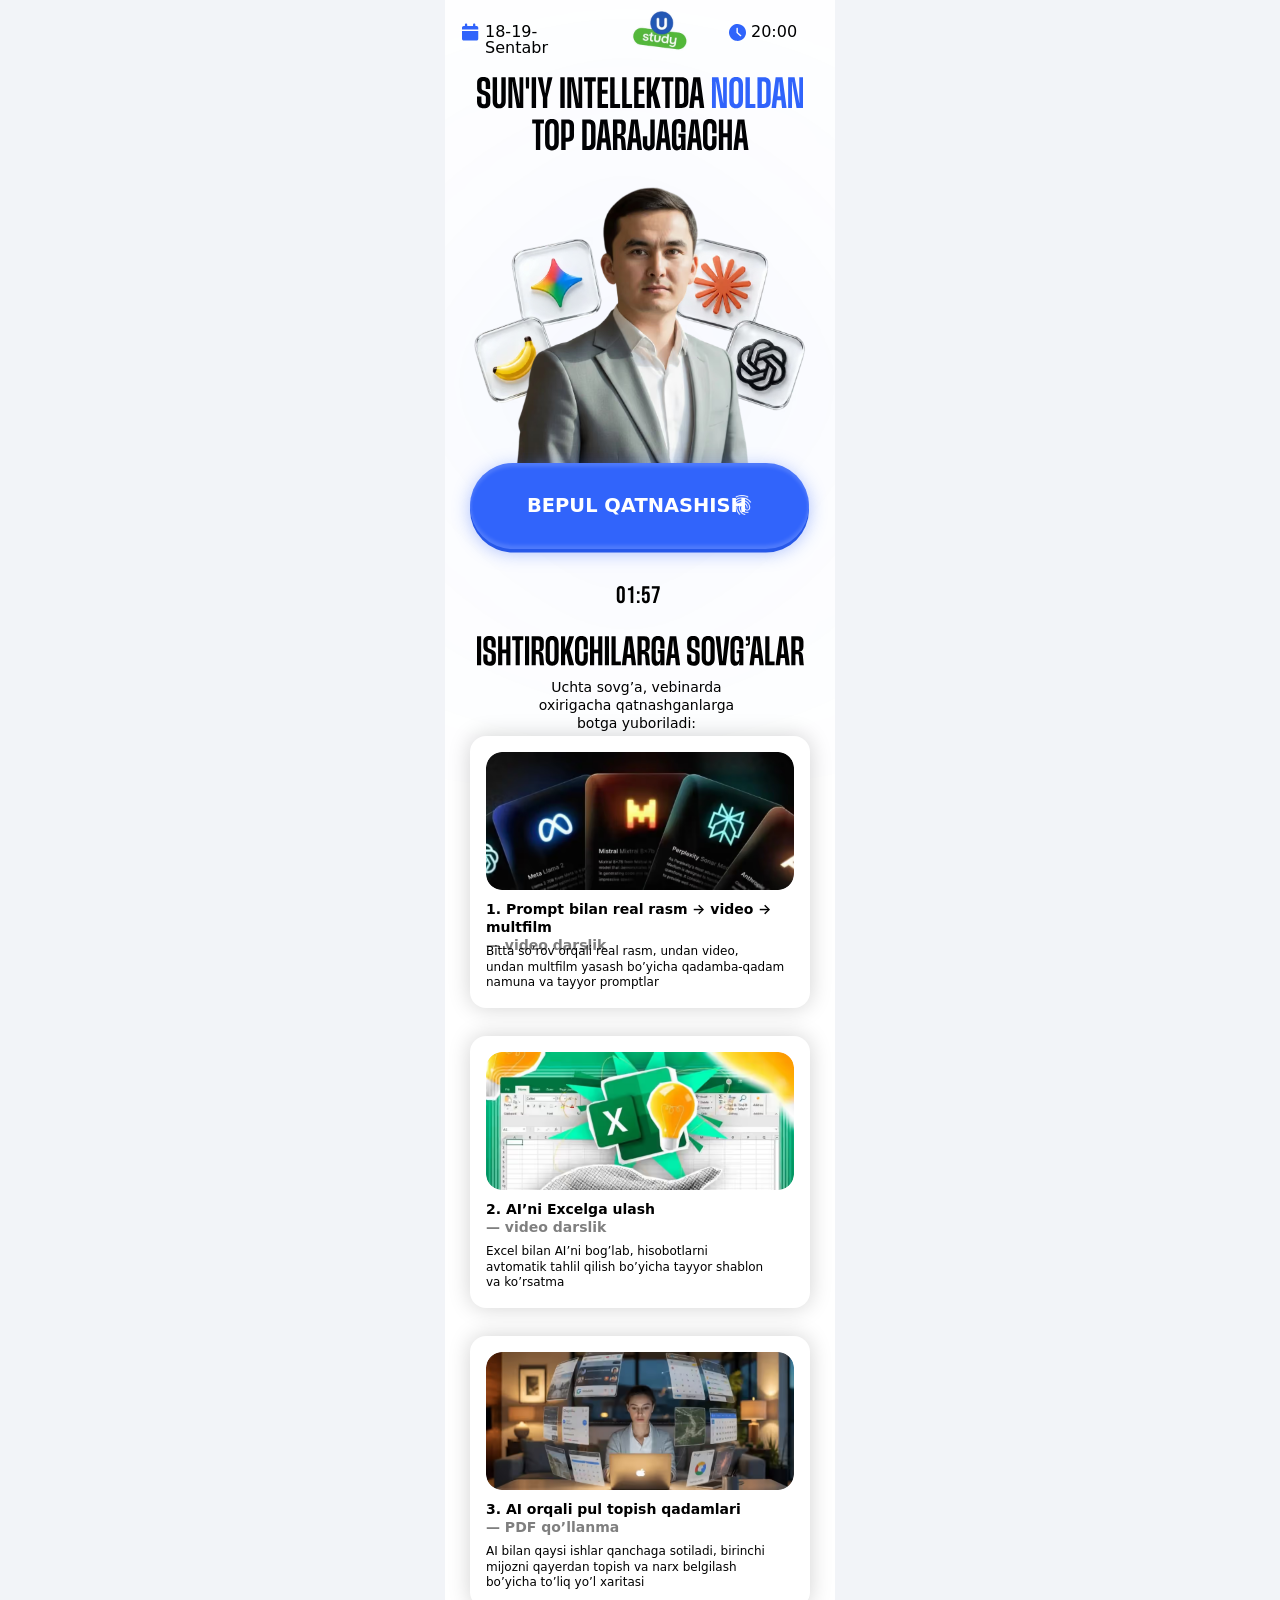
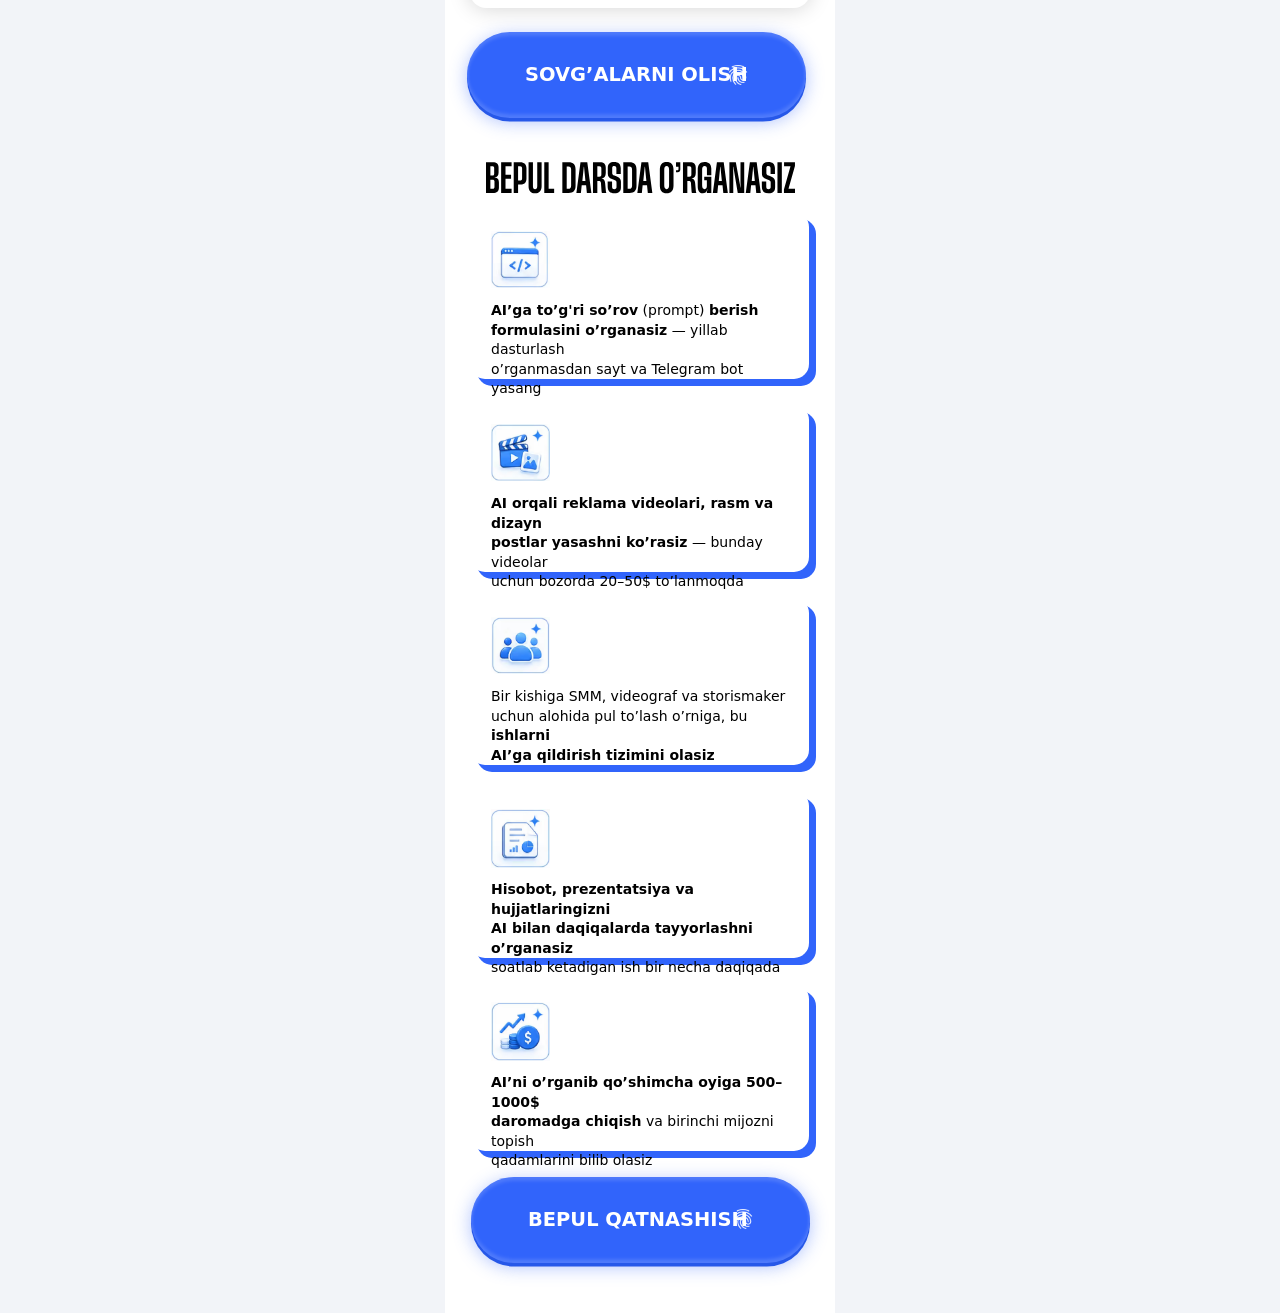
==== index.html @ 37182bcd "Fix PageSpeed CLS and LCP on all variants Keep unstyled absolute nodes off-screen until main.css loa" ====
<!doctype html>
<html lang="uz">
<head>
<meta charset="utf-8">
<meta name="viewport" content="width=390, viewport-fit=cover">
<title>Sun’iy intellektda noldan top darajagacha — bepul vebinar</title>
<meta name="description" content="18–19-sentabr, soat 20:00. AI’ni noldan o’rganib, qo’shimcha oyiga 500–1000$ daromadga chiqish yo’li. Bepul onlayn dars + 3 ta sovg’a.">
<meta name="theme-color" content="#3164FB">
<meta property="og:title" content="Sun’iy intellektda noldan top darajagacha">
<meta property="og:description" content="18–19-sentabr, 20:00 — bepul onlayn dars. Ishtirokchilarga 3 ta sovg’a.">
<meta property="og:image" content="https://suniy-intellektt.vercel.app/assets/speaker.avif">
<meta property="og:url" content="https://suniy-intellektt.vercel.app/">
<meta property="og:type" content="website">
<link rel="canonical" href="https://suniy-intellektt.vercel.app/">
<link rel="icon" href="./assets/logo.avif">
<style>
@font-face{font-family:"Arrow";src:url(./fonts/inter-arrow.woff2) format( "woff2" );font-weight:400 700;font-display:swap;unicode-range:U+2192}@font-face{font-family:"Bebas Neue";src:url(./fonts/bebasneue.woff2) format( "woff2" );font-weight:400;font-display:swap}@font-face{font-family:"Arrow Fallback";src:local("Arial"),local("Roboto"),local("Helvetica");unicode-range:U+2192;size-adjust:150.0%;ascent-override:64.6%;descent-override:16.1%;line-gap-override:0%}@font-face{font-family:"Bebas Neue Fallback";src:local("Arial"),local("Roboto"),local("Helvetica");size-adjust:58.4%;ascent-override:154.1%;descent-override:51.4%;line-gap-override:0%}:root{--blue:#3164FB;--blue-dark:#2455E4;--font:"Arrow","Arrow Fallback",-apple-system,"Segoe UI",Roboto,system-ui,sans-serif;--font-display:"Herokid","Bebas Neue","Bebas Neue Fallback","Arial Narrow",Arial,sans-serif;--stroke:.013em}*,*::before,*::after{box-sizing:border-box}html{-webkit-text-size-adjust:100%}body{margin:0;overflow-x:hidden;background:#f2f4f8;color:#000;font-family:var(--font);font-size:14px;line-height:1.3;-webkit-font-smoothing:antialiased}img,svg{display:block;max-width:none}button{font:inherit;color:inherit;background:none;border:0;cursor:pointer}p,h1,h2,h3{margin:0;padding:0}.page{position:relative;width:390px;height:2913px;margin-inline:auto;overflow:hidden;background:#fff}.n{position:absolute;top:2000px}.btn{display:block;user-select:none}.date-ico{left:17px;top:23px;width:17px;height:18px}.date-txt{left:40px;top:24.23px;width:110px;font-size:16px;line-height:16px}.logo{left:181px;top:-3px;width:68px;height:68px}.clock-ico{left:284px;top:24px;width:17px;height:17px}.clock-txt{left:306px;top:24.23px;width:45px;font-size:16px;line-height:16px;text-align:center}.h1{left:32.2px;top:77.1px;width:326px;height:74px}.glow{left:110px;top:311px;width:144px;height:144px;border-radius:50%;background:rgba(49,100,251,.5);filter:blur(150px)}.glass-l{left:9px;top:223px;width:157px;height:198px}.glass-r{left:218px;top:220px;width:163px;height:207px}.person{left:67.45px;top:186px;width:239px;height:281px;background:url(./assets/speaker.avif) 0 0/239px 281px no-repeat}.cta{left:25px;width:339px;height:85.86px;border-radius:95.74px;background:var(--blue);box-shadow:0 3.83px 17.7px rgba(49,100,251,.4),0 3.54px 0 var(--blue-dark),inset 0 3.83px 3.83px rgba(255,255,255,.15),inset 0 -3.83px 3.83px rgba(255,255,255,.15)}.cta span{position:absolute;top:33px;height:19px;color:#fff;font-size:19.47px;font-weight:700;line-height:19.47px;text-align:center;text-transform:uppercase;white-space:nowrap}.cta img{position:absolute;width:20px;height:20px;top:32px}.cta-1{top:463px}.cta-1 span{left:57px;width:197px}.cta-1 img{left:262px}.timer{left:-1.5px;top:579px;width:390px;font-family:var(--font-display);font-weight:400;font-size:24px;line-height:33.6px;text-align:center;font-variant-numeric:tabular-nums}.h2-gifts{left:31.8px;top:635.7px;width:327px;height:30px}
    .lead{left:72px;top:678px;width:239px;font-size:14px;line-height:18.2px;text-align:center}.gift{left:25px;width:340px;height:272px;border-radius:16px;background:#fff;box-shadow:0 0 22.8px rgba(0,0,0,.18)}.gift-1{top:736px}.gift__img{position:absolute;left:16px;top:16px;width:308px;height:138px;object-fit:cover;border-radius:16px}.gift__title{position:absolute;left:16px;top:164px;width:300px;font-size:14px;font-weight:600;line-height:18.2px}.gift__text{position:absolute;left:16px;top:208px;width:300px;font-size:12px;line-height:15.6px}
    </style>
<link rel="stylesheet" href="./css/main.css" media="print" onload="this.media='all'" />
<noscript>
  <link rel="stylesheet" href="./css/main.css" />
</noscript>
</head>
<body data-variant="1">

<main class="page">
  <svg class="n date-ico" width="17" height="18" viewBox="0 0 18 18" fill="none" aria-hidden="true"><path fill-rule="evenodd" clip-rule="evenodd" d="M5.535 1.28571C5.535 0.575634 4.9843 0 4.305 0C3.62569 0 3.075 0.575634 3.075 1.28571V2.57143H1.845C0.826034 2.57143 0 3.43488 0 4.5V6.42857H17.22V4.5C17.22 3.43488 16.3939 2.57143 15.375 2.57143H14.1451V1.28571C14.1451 0.575634 13.5944 0 12.9151 0C12.2358 0 11.6851 0.575634 11.6851 1.28571V2.57143H5.535V1.28571ZM17.22 8.03571H0V16.0714C0 17.1365 0.826034 18 1.845 18H15.375C16.3939 18 17.22 17.1365 17.22 16.0714V8.03571Z" fill="#3164FB"/></svg>
  <p class="n date-txt">18-19-Sentabr</p>
  <img class="n logo" src="./assets/logo.avif" alt="uStudy" width="68" height="68" loading="lazy" decoding="async">
  <svg class="n clock-ico" width="17" height="17" viewBox="0 0 17 17" fill="none" aria-hidden="true"><path d="M8.5 0C6.81886 0 5.17547 0.495364 3.77766 1.42345C2.37984 2.35154 1.29037 3.67066 0.647028 5.21401C0.00368291 6.75736 -0.164645 8.45562 0.163329 10.094C0.491303 11.7324 1.30085 13.2374 2.4896 14.4187C3.67834 15.5999 5.1929 16.4043 6.84173 16.7302C8.49057 17.0561 10.1996 16.8888 11.7528 16.2496C13.306 15.6103 14.6335 14.5277 15.5675 13.1387C16.5015 11.7498 17 10.1168 17 8.44625C17 6.20617 16.1045 4.05783 14.5104 2.47385C12.9163 0.88987 10.7543 0 8.5 0ZM12.1833 12.1204C12.1203 12.1892 12.0442 12.2449 11.9594 12.2843C11.8746 12.3237 11.7828 12.346 11.6893 12.3499C11.5957 12.3539 11.5024 12.3393 11.4145 12.3072C11.3267 12.275 11.2461 12.2259 11.1775 12.1626L7.63584 8.9671C7.56886 8.89826 7.51673 8.81656 7.48262 8.727C7.44852 8.63744 7.43317 8.54191 7.4375 8.44625V4.57505C7.4375 4.38838 7.51213 4.20935 7.64497 4.07735C7.77781 3.94535 7.95797 3.8712 8.14583 3.8712C8.3337 3.8712 8.51386 3.94535 8.6467 4.07735C8.77954 4.20935 8.85417 4.38838 8.85417 4.57505V8.13656L12.1338 11.1279C12.2725 11.2532 12.3556 11.428 12.3649 11.614C12.3742 11.8 12.3089 11.9821 12.1833 12.1204Z" fill="#3164FB"/></svg>
  <p class="n clock-txt">20:00</p>

  <h1><img class="n h1" src="./assets/txt/h1.svg" alt="Sun’iy intellektda noldan top darajagacha" width="326" height="74" loading="lazy" decoding="async"></h1>

  <div class="n glow"></div>
  <img class="n glass-l" src="./assets/s1-glass-l.avif" alt="" width="157" height="198" loading="lazy" decoding="async">
  <img class="n glass-r" src="./assets/s1-glass-r.avif" alt="" width="163" height="207" loading="lazy" decoding="async">
  <div class="n person" role="img" aria-label="Vebinar spikeri"></div>

  <button type="button" class="n btn cta cta-1 registerBtn">
    <span>Bepul qatnashish</span>
    <img src="./assets/s1-fingerprint.avif" alt="" width="20" height="20" loading="lazy" decoding="async">
  </button>

  <div class="n timer" data-timer="ms">01:59</div>

  <h2><img class="n h2-gifts" src="./assets/txt/h2-gifts.svg" alt="Ishtirokchilarga sovg’alar" width="327" height="30" loading="lazy" decoding="async"></h2>
  <p class="n lead">Uchta sovg’a, vebinarda oxirigacha qatnashganlarga botga yuboriladi:</p>

  <article class="n gift gift-1">
    <img class="gift__img" src="./assets/s1-card1.avif" alt="" width="308" height="138" loading="lazy" decoding="async">
    <h3 class="gift__title">1. Prompt bilan real rasm &rarr; video &rarr; multfilm<br><span class="muted">&mdash; video darslik</span></h3>
    <p class="gift__text">Bitta so’rov orqali real rasm, undan video,<br>undan multfilm yasash bo’yicha qadamba-qadam<br>namuna va tayyor promptlar</p>
  </article>

  <article class="n gift gift-2">
    <img class="gift__img" src="./assets/s1-card2.avif" alt="" width="308" height="138" loading="lazy" decoding="async">
    <h3 class="gift__title">2. AI’ni Excelga ulash<br><span class="muted">&mdash; video darslik</span></h3>
    <p class="gift__text">Excel bilan AI’ni bog’lab, hisobotlarni<br>avtomatik tahlil qilish bo’yicha tayyor shablon<br>va ko’rsatma</p>
  </article>

  <article class="n gift gift-3">
    <img class="gift__img" src="./assets/s1-card3.avif" alt="" width="308" height="138" loading="lazy" decoding="async">
    <h3 class="gift__title">3. AI orqali pul topish qadamlari<br><span class="muted">&mdash; PDF qo’llanma</span></h3>
    <p class="gift__text">AI bilan qaysi ishlar qanchaga sotiladi, birinchi<br>mijozni qayerdan topish va narx belgilash<br>bo’yicha to’liq yo’l xaritasi</p>
  </article>

  <button type="button" class="n btn cta cta-2 registerBtn">
    <span>Sovg’alarni olish</span>
    <img src="./assets/s1-fingerprint.avif" alt="" width="20" height="20" loading="lazy" decoding="async">
  </button>

  <h2><img class="n h2-learn" src="./assets/txt/h2-learn.svg" alt="Bepul darsda o’rganasiz" width="309" height="32" loading="lazy" decoding="async"></h2>

  <div class="n learn learn-1">
    <img class="learn__icon" src="./assets/s1-ic1.avif" alt="" width="59" height="57" loading="lazy" decoding="async">
    <p class="learn__text"><span class="b">AI’ga to’g'ri so’rov</span> (prompt) <span class="b">berish<br>formulasini o’rganasiz</span> &mdash; yillab dasturlash<br>o’rganmasdan sayt va Telegram bot yasang</p>
  </div>
  <div class="n learn learn-2">
    <img class="learn__icon" src="./assets/s1-ic2.avif" alt="" width="59" height="57" loading="lazy" decoding="async">
    <p class="learn__text"><span class="b">AI orqali reklama videolari, rasm va dizayn<br>postlar yasashni ko’rasiz</span> &mdash; bunday videolar<br>uchun bozorda 20&ndash;50$ to’lanmoqda</p>
  </div>
  <div class="n learn learn-3">
    <img class="learn__icon" src="./assets/s1-ic3.avif" alt="" width="59" height="57" loading="lazy" decoding="async">
    <p class="learn__text">Bir kishiga SMM, videograf va storismaker<br>uchun alohida pul to’lash o’rniga, bu <span class="b">ishlarni<br>AI’ga qildirish tizimini olasiz</span></p>
  </div>
  <div class="n learn learn-4">
    <img class="learn__icon" src="./assets/s1-ic4.avif" alt="" width="59" height="59" loading="lazy" decoding="async">
    <p class="learn__text"><span class="b">Hisobot, prezentatsiya va hujjatlaringizni<br>AI bilan daqiqalarda tayyorlashni o’rganasiz</span><br>soatlab ketadigan ish bir necha daqiqada</p>
  </div>
  <div class="n learn learn-5">
    <img class="learn__icon" src="./assets/s1-ic5.avif" alt="" width="59" height="59" loading="lazy" decoding="async">
    <p class="learn__text"><span class="b">AI’ni o’rganib qo’shimcha oyiga 500&ndash;1000$<br>daromadga chiqish</span> va birinchi mijozni topish<br>qadamlarini bilib olasiz</p>
  </div>

  <button type="button" class="n btn cta cta-3 registerBtn">
    <span>Bepul qatnashish</span>
    <img src="./assets/s1-fingerprint.avif" alt="" width="20" height="20" loading="lazy" decoding="async">
  </button>
</main>

<div id="registrationModal" class="homeModal" style="display: none">
  <div class="homeModalOverlay"></div>
  <div class="homeFormContainer">
    <button class="closeButton" id="closeModalBtn" aria-label="Yopish">
      <svg width="16" height="16" viewBox="0 0 12 12" fill="none">
        <path d="M1 11L11 1M1 1.00001L11 11" stroke="currentColor" stroke-width="1.5" stroke-linecap="round" />
      </svg>
    </button>
    <div class="homeFormTop">
      <h2 class="homeFormTopTitle">Ro’yxatdan o’tish uchun ma’lumotlaringizni kiriting!</h2>
    </div>
    <form id="registrationForm" name="contact-form">
      <div class="HomeFormRow">
        <label class="HomeFormRowLabel" for="name">Ismingiz:</label>
        <input class="HomeFormRowInput" type="text" id="name" name="name" placeholder="Ismingizni kiriting" autocomplete="name" />
        <p class="homeFormErrorText" id="nameError" style="display: none">❌ Ismingizni kiriting!</p>
      </div>
      <div class="HomeFormRow">
        <label class="HomeFormRowLabel" for="phone">Telefon raqamingiz:</label>
        <div class="phone-input-container">
          <button type="button" class="selected-country" id="selectedCountry" aria-label="Davlat kodini tanlash">
            <span class="selected-flag" id="selectedCountryFlag">🇺🇿</span>
            <svg id="dropdownIcon" width="16" height="16" viewBox="0 0 24 24" fill="none" stroke="currentColor" stroke-width="2" stroke-linecap="round" stroke-linejoin="round"><polyline points="6 9 12 15 18 9" /></svg>
            <span class="selected-code" id="selectedCountryCodeText">+998</span>
          </button>
          <div class="country-dropdown" id="countryDropdown" style="display: none"></div>
          <div class="phone-field">
            <input class="HomeFormRowInput phone-input" type="tel" id="phone" name="phone" inputmode="numeric" placeholder="88 888 88 88" autocomplete="tel" style="border: none; background-color: transparent; padding-left: 5px" />
          </div>
        </div>
        <p class="homeFormErrorText" id="phoneError" style="display: none">❌ Telefon raqam mos emas!</p>
      </div>
      <button type="submit" class="HomeFormBtn" id="submitBtn">DAVOM ETISH</button>
    </form>
  </div>
</div>

<script defer src="./js/timer.js"></script>
<script defer src="./js/phoneFormatter.js"></script>
<script defer src="./js/app.js"></script>
</body>
</html>
---- css/main.css ----
.b{font-weight:700}@media (prefers-reduced-motion:reduce){*{transition-duration:.001ms !important}}.cta-2{top:1632px;left:22px}.cta-2 span{left:58px;width:195px}.cta-2 img{left:261px;top:33px}.cta-3{top:2777px;left:26px}.cta-3 span{left:57px;width:197px}.cta-3 img{left:262px}.h2-learn{left:40.8px;top:1762.1px;width:309px;height:32px}.lead{left:72px;top:678px;width:239px;font-size:14px;line-height:18.2px;text-align:center}.gift{left:25px;width:340px;height:272px;border-radius:16px;background:#fff;box-shadow:0 0 22.8px rgba(0,0,0,.18)}.gift-1{top:736px}.gift-2{top:1036px}.gift-3{top:1336px}.gift__img{position:absolute;left:16px;top:16px;width:308px;height:138px;object-fit:cover;border-radius:16px}.gift__title{position:absolute;left:16px;top:164px;width:300px;font-size:14px;font-weight:600;line-height:18.2px}.gift__title .muted{color:rgba(0,0,0,.5)}.gift__text{position:absolute;left:16px;top:208px;font-size:12px;line-height:15.6px}.gift__text{width:300px}.learn{left:25px;width:339px;height:167px;border:1px solid var(--line);border-radius:15px;background:#fff;box-shadow:7px 7px 0 var(--blue)}.learn-1{top:1812px}.learn-2{top:2005px}.learn-3{top:2198px}.learn-4{top:2391px}.learn-5{top:2584px}.learn__icon{position:absolute;left:21px;top:19px;width:59px;height:57px}.learn__text{position:absolute;left:21px;top:89px;font-size:14px;line-height:19.6px}.learn__text{width:305px}.learn-4 .learn__icon,.learn-5 .learn__icon{top:18px;height:59px}.homeModal,.homeModalOverlay{position:fixed;top:0;left:0;width:100%;height:100vh}.homeModal{z-index:30;display:flex;justify-content:center;align-items:center}.homeModalOverlay{background-color:rgba(0,0,0,.3);backdrop-filter:blur(5px)}.homeFormContainer{position:fixed;top:50%;left:50%;transform:translate(-50%,-50%);z-index:30;width:100%;max-width:520px;margin:0 20px;padding:20px 40px 40px;background-color:#fff;color:#000;border-radius:8px;box-shadow:0 4px 12px rgba(0,0,0,.1)}.homeFormTop{display:flex;justify-content:space-between}.homeFormTopTitle{margin:0 auto 20px;font-family:system-ui,-apple-system,BlinkMacSystemFont,"Segoe UI",sans-serif;font-size:clamp(21px,6.6vw,24px);font-weight:600;text-align:center;color:#000}.closeButton{position:absolute;top:20px;right:20px;display:flex;justify-content:center;align-items:center;padding:4px;background:0 0;border:none;color:#000;cursor:pointer}.homeFormErrorText{margin-bottom:12px;padding:5px 0;font-family:system-ui,-apple-system,BlinkMacSystemFont,"Segoe UI",sans-serif;font-size:14px;color:#e53e3e}.HomeFormRowInput,.HomeFormRowLabel{font-family:system-ui,-apple-system,BlinkMacSystemFont,"Segoe UI",sans-serif;font-size:18px}.HomeFormRow{margin-bottom:20px}.HomeFormRowLabel{display:block;margin-bottom:6px;color:#000}.HomeFormRowInput{width:100%;height:50px;min-height:48px;padding:10px 16px;border:1px solid #c9c9c9;border-radius:6px;background-color:#f3f7f8;font-weight:400;outline:0;transition:border-color .2s}.HomeFormRowInput:focus{border-color:#3164FB}.HomeFormRowInput::placeholder{color:#aaa}.HomeFormBtn{position:relative;display:flex;align-items:center;justify-content:center;width:100%;height:60px;border:none;border-radius:10px;background-color:#3164FB;color:#fff;font-family:sans-serif;font-size:28px;font-weight:700;text-transform:uppercase;cursor:pointer;transition:.3s}.phone-input-container{position:relative;display:flex;align-items:center;border:1px solid #c9c9c9;border-radius:6px;background-color:transparent}.phone-input-container:focus-within{border-color:#3164FB}.phone-field{flex:1}.selected-code{display:flex;margin-left:10px}.selected-country{display:flex;align-items:center;min-height:50px;min-width:max-content;padding:10px 0 10px 10px;border:none;border-radius:6px;background-color:transparent;font-family:sans-serif!important;font-size:18px;font-weight:400!important;cursor:pointer}.selected-flag,.country-flag{display:inline-block;min-width:22px;text-align:center}.country-dropdown{position:absolute;top:110%;left:0;width:100%;max-height:200px;overflow-y:auto;background-color:#fff;border:1px solid #c9c9c9;border-radius:6px;box-shadow:0 4px 12px rgba(0,0,0,.1);z-index:40;font-family:sans-serif!important;font-weight:400!important}@media screen and (max-width:768px){.homeFormContainer{max-width:100%;height:100vh;margin:0;padding:80px 20px 20px;border-radius:6px}.homeFormTopTitle{max-width:408px;margin:0 auto 15px;font-weight:700;text-align:center}.homeFormTop{flex-direction:column;align-items:flex-start}.closeButton{top:0;left:0;width:100%;height:50px;padding-right:20px;justify-content:end;background-color:#000;color:#fff}.homeFormErrorText{margin-bottom:8px;font-size:12px}.HomeFormRowLabel{margin-bottom:6px}.HomeFormRowInput{min-height:40px;padding:0 12px;background-color:transparent}.HomeFormRowInput::placeholder{color:#a3a3a3}.HomeFormBtn{margin-top:24px;font-size:18px;font-weight:700}}@media screen and (max-width:480px){.homeFormContainer{max-width:100%;height:100vh;margin:0;padding:80px 20px 20px;border-radius:6px}.homeFormTopTitle{margin:0 auto 15px;text-align:center}.homeFormErrorText{margin-bottom:8px;font-size:12px}.HomeFormRowLabel{margin-bottom:6px}.HomeFormRowInput{min-height:40px;padding:0 12px;border-radius:10px;background-color:transparent}.HomeFormRowInput::placeholder{color:#a3a3a3}.HomeFormBtn{height:50px;margin-top:24px;padding:10px 0;font-size:16px}}.country-option{display:flex;justify-content:space-between;align-items:center;padding:10px;font-family:sans-serif;font-weight:400!important;cursor:pointer}.country-option:hover{background-color:#f3f7f8}.country-option.selected{background-color:#e6f0fa}
---- css/main.css ----
.b{font-weight:700}@media (prefers-reduced-motion:reduce){*{transition-duration:.001ms !important}}.cta-2{top:1632px;left:22px}.cta-2 span{left:58px;width:195px}.cta-2 img{left:261px;top:33px}.cta-3{top:2777px;left:26px}.cta-3 span{left:57px;width:197px}.cta-3 img{left:262px}.h2-learn{left:40.8px;top:1762.1px;width:309px;height:32px}.lead{left:72px;top:678px;width:239px;font-size:14px;line-height:18.2px;text-align:center}.gift{left:25px;width:340px;height:272px;border-radius:16px;background:#fff;box-shadow:0 0 22.8px rgba(0,0,0,.18)}.gift-1{top:736px}.gift-2{top:1036px}.gift-3{top:1336px}.gift__img{position:absolute;left:16px;top:16px;width:308px;height:138px;object-fit:cover;border-radius:16px}.gift__title{position:absolute;left:16px;top:164px;width:300px;font-size:14px;font-weight:600;line-height:18.2px}.gift__title .muted{color:rgba(0,0,0,.5)}.gift__text{position:absolute;left:16px;top:208px;font-size:12px;line-height:15.6px}.gift__text{width:300px}.learn{left:25px;width:339px;height:167px;border:1px solid var(--line);border-radius:15px;background:#fff;box-shadow:7px 7px 0 var(--blue)}.learn-1{top:1812px}.learn-2{top:2005px}.learn-3{top:2198px}.learn-4{top:2391px}.learn-5{top:2584px}.learn__icon{position:absolute;left:21px;top:19px;width:59px;height:57px}.learn__text{position:absolute;left:21px;top:89px;font-size:14px;line-height:19.6px}.learn__text{width:305px}.learn-4 .learn__icon,.learn-5 .learn__icon{top:18px;height:59px}.homeModal,.homeModalOverlay{position:fixed;top:0;left:0;width:100%;height:100vh}.homeModal{z-index:30;display:flex;justify-content:center;align-items:center}.homeModalOverlay{background-color:rgba(0,0,0,.3);backdrop-filter:blur(5px)}.homeFormContainer{position:fixed;top:50%;left:50%;transform:translate(-50%,-50%);z-index:30;width:100%;max-width:520px;margin:0 20px;padding:20px 40px 40px;background-color:#fff;color:#000;border-radius:8px;box-shadow:0 4px 12px rgba(0,0,0,.1)}.homeFormTop{display:flex;justify-content:space-between}.homeFormTopTitle{margin:0 auto 20px;font-family:system-ui,-apple-system,BlinkMacSystemFont,"Segoe UI",sans-serif;font-size:clamp(21px,6.6vw,24px);font-weight:600;text-align:center;color:#000}.closeButton{position:absolute;top:20px;right:20px;display:flex;justify-content:center;align-items:center;padding:4px;background:0 0;border:none;color:#000;cursor:pointer}.homeFormErrorText{margin-bottom:12px;padding:5px 0;font-family:system-ui,-apple-system,BlinkMacSystemFont,"Segoe UI",sans-serif;font-size:14px;color:#e53e3e}.HomeFormRowInput,.HomeFormRowLabel{font-family:system-ui,-apple-system,BlinkMacSystemFont,"Segoe UI",sans-serif;font-size:18px}.HomeFormRow{margin-bottom:20px}.HomeFormRowLabel{display:block;margin-bottom:6px;color:#000}.HomeFormRowInput{width:100%;height:50px;min-height:48px;padding:10px 16px;border:1px solid #c9c9c9;border-radius:6px;background-color:#f3f7f8;font-weight:400;outline:0;transition:border-color .2s}.HomeFormRowInput:focus{border-color:#3164FB}.HomeFormRowInput::placeholder{color:#aaa}.HomeFormBtn{position:relative;display:flex;align-items:center;justify-content:center;width:100%;height:60px;border:none;border-radius:10px;background-color:#3164FB;color:#fff;font-family:sans-serif;font-size:28px;font-weight:700;text-transform:uppercase;cursor:pointer;transition:.3s}.phone-input-container{position:relative;display:flex;align-items:center;border:1px solid #c9c9c9;border-radius:6px;background-color:transparent}.phone-input-container:focus-within{border-color:#3164FB}.phone-field{flex:1}.selected-code{display:flex;margin-left:10px}.selected-country{display:flex;align-items:center;min-height:50px;min-width:max-content;padding:10px 0 10px 10px;border:none;border-radius:6px;background-color:transparent;font-family:sans-serif!important;font-size:18px;font-weight:400!important;cursor:pointer}.selected-flag,.country-flag{display:inline-block;min-width:22px;text-align:center}.country-dropdown{position:absolute;top:110%;left:0;width:100%;max-height:200px;overflow-y:auto;background-color:#fff;border:1px solid #c9c9c9;border-radius:6px;box-shadow:0 4px 12px rgba(0,0,0,.1);z-index:40;font-family:sans-serif!important;font-weight:400!important}@media screen and (max-width:768px){.homeFormContainer{max-width:100%;height:100vh;margin:0;padding:80px 20px 20px;border-radius:6px}.homeFormTopTitle{max-width:408px;margin:0 auto 15px;font-weight:700;text-align:center}.homeFormTop{flex-direction:column;align-items:flex-start}.closeButton{top:0;left:0;width:100%;height:50px;padding-right:20px;justify-content:end;background-color:#000;color:#fff}.homeFormErrorText{margin-bottom:8px;font-size:12px}.HomeFormRowLabel{margin-bottom:6px}.HomeFormRowInput{min-height:40px;padding:0 12px;background-color:transparent}.HomeFormRowInput::placeholder{color:#a3a3a3}.HomeFormBtn{margin-top:24px;font-size:18px;font-weight:700}}@media screen and (max-width:480px){.homeFormContainer{max-width:100%;height:100vh;margin:0;padding:80px 20px 20px;border-radius:6px}.homeFormTopTitle{margin:0 auto 15px;text-align:center}.homeFormErrorText{margin-bottom:8px;font-size:12px}.HomeFormRowLabel{margin-bottom:6px}.HomeFormRowInput{min-height:40px;padding:0 12px;border-radius:10px;background-color:transparent}.HomeFormRowInput::placeholder{color:#a3a3a3}.HomeFormBtn{height:50px;margin-top:24px;padding:10px 0;font-size:16px}}.country-option{display:flex;justify-content:space-between;align-items:center;padding:10px;font-family:sans-serif;font-weight:400!important;cursor:pointer}.country-option:hover{background-color:#f3f7f8}.country-option.selected{background-color:#e6f0fa}
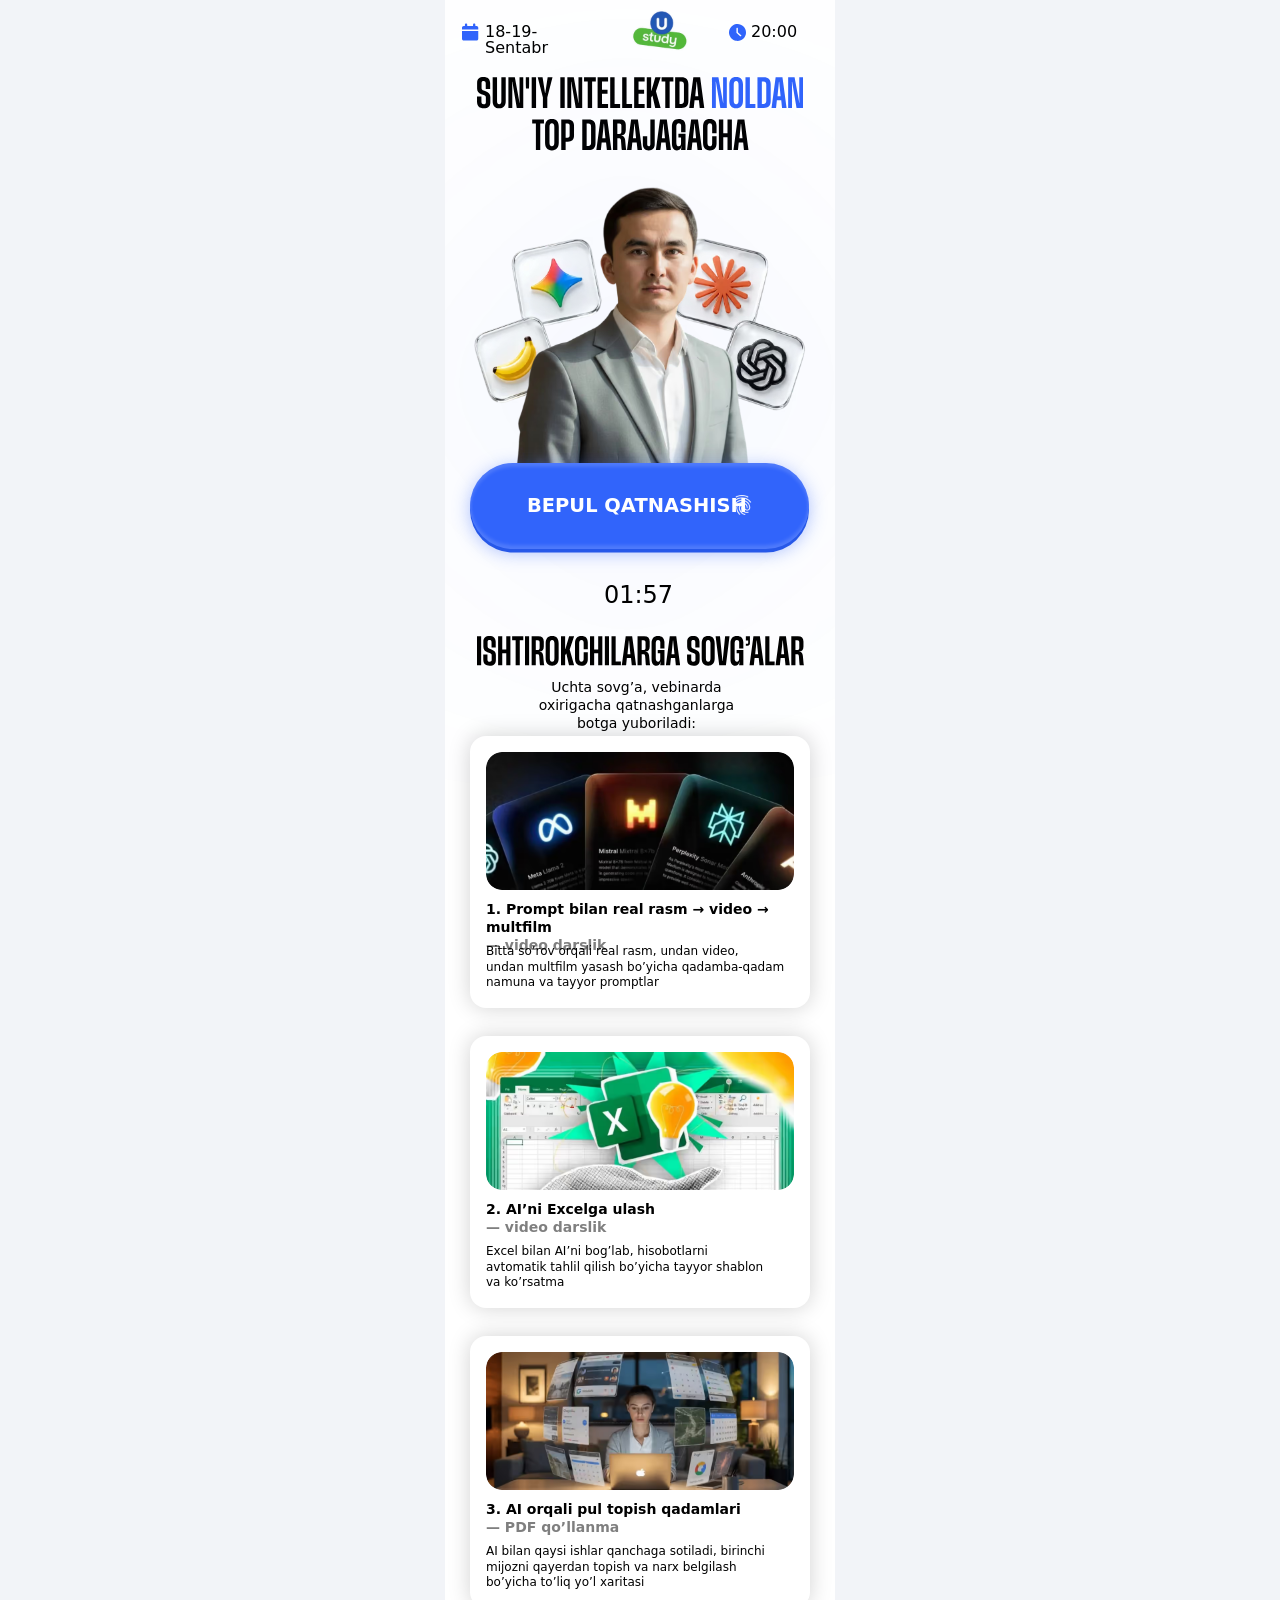
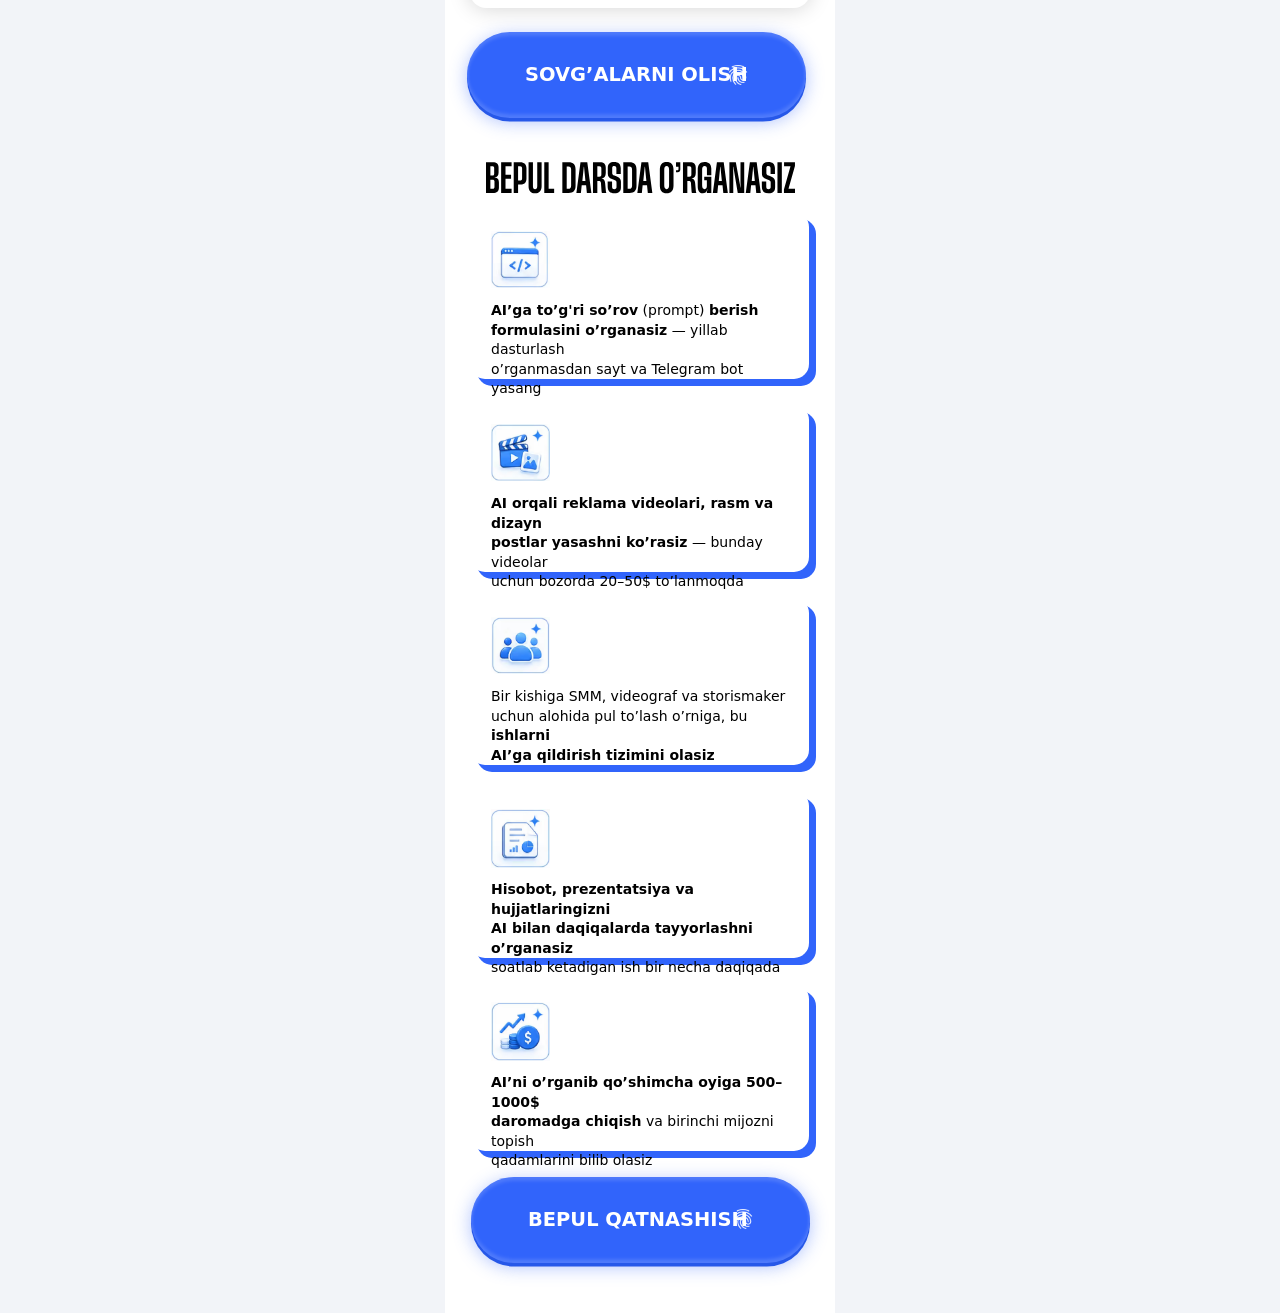
==== commit 4ae6d813: "Drop webfonts: headlines stay SVG, everything else system sans-serif Remove Bebas Neue and the Inter" ====
--- a/index.html
+++ b/index.html
@@ -14,7 +14,7 @@
 <link rel="canonical" href="https://suniy-intellektt.vercel.app/">
 <link rel="icon" href="./assets/logo.avif">
 <style>
-@font-face{font-family:"Arrow";src:url(./fonts/inter-arrow.woff2) format( "woff2" );font-weight:400 700;font-display:swap;unicode-range:U+2192}@font-face{font-family:"Bebas Neue";src:url(./fonts/bebasneue.woff2) format( "woff2" );font-weight:400;font-display:swap}@font-face{font-family:"Arrow Fallback";src:local("Arial"),local("Roboto"),local("Helvetica");unicode-range:U+2192;size-adjust:150.0%;ascent-override:64.6%;descent-override:16.1%;line-gap-override:0%}@font-face{font-family:"Bebas Neue Fallback";src:local("Arial"),local("Roboto"),local("Helvetica");size-adjust:58.4%;ascent-override:154.1%;descent-override:51.4%;line-gap-override:0%}:root{--blue:#3164FB;--blue-dark:#2455E4;--font:"Arrow","Arrow Fallback",-apple-system,"Segoe UI",Roboto,system-ui,sans-serif;--font-display:"Herokid","Bebas Neue","Bebas Neue Fallback","Arial Narrow",Arial,sans-serif;--stroke:.013em}*,*::before,*::after{box-sizing:border-box}html{-webkit-text-size-adjust:100%}body{margin:0;overflow-x:hidden;background:#f2f4f8;color:#000;font-family:var(--font);font-size:14px;line-height:1.3;-webkit-font-smoothing:antialiased}img,svg{display:block;max-width:none}button{font:inherit;color:inherit;background:none;border:0;cursor:pointer}p,h1,h2,h3{margin:0;padding:0}.page{position:relative;width:390px;height:2913px;margin-inline:auto;overflow:hidden;background:#fff}.n{position:absolute;top:2000px}.btn{display:block;user-select:none}.date-ico{left:17px;top:23px;width:17px;height:18px}.date-txt{left:40px;top:24.23px;width:110px;font-size:16px;line-height:16px}.logo{left:181px;top:-3px;width:68px;height:68px}.clock-ico{left:284px;top:24px;width:17px;height:17px}.clock-txt{left:306px;top:24.23px;width:45px;font-size:16px;line-height:16px;text-align:center}.h1{left:32.2px;top:77.1px;width:326px;height:74px}.glow{left:110px;top:311px;width:144px;height:144px;border-radius:50%;background:rgba(49,100,251,.5);filter:blur(150px)}.glass-l{left:9px;top:223px;width:157px;height:198px}.glass-r{left:218px;top:220px;width:163px;height:207px}.person{left:67.45px;top:186px;width:239px;height:281px;background:url(./assets/speaker.avif) 0 0/239px 281px no-repeat}.cta{left:25px;width:339px;height:85.86px;border-radius:95.74px;background:var(--blue);box-shadow:0 3.83px 17.7px rgba(49,100,251,.4),0 3.54px 0 var(--blue-dark),inset 0 3.83px 3.83px rgba(255,255,255,.15),inset 0 -3.83px 3.83px rgba(255,255,255,.15)}.cta span{position:absolute;top:33px;height:19px;color:#fff;font-size:19.47px;font-weight:700;line-height:19.47px;text-align:center;text-transform:uppercase;white-space:nowrap}.cta img{position:absolute;width:20px;height:20px;top:32px}.cta-1{top:463px}.cta-1 span{left:57px;width:197px}.cta-1 img{left:262px}.timer{left:-1.5px;top:579px;width:390px;font-family:var(--font-display);font-weight:400;font-size:24px;line-height:33.6px;text-align:center;font-variant-numeric:tabular-nums}.h2-gifts{left:31.8px;top:635.7px;width:327px;height:30px}
+:root{--blue:#3164FB;--blue-dark:#2455E4;--font:-apple-system,"Segoe UI",Roboto,system-ui,sans-serif;--font-display:-apple-system,"Segoe UI",Roboto,system-ui,sans-serif;--stroke:.013em}*,*::before,*::after{box-sizing:border-box}html{-webkit-text-size-adjust:100%}body{margin:0;overflow-x:hidden;background:#f2f4f8;color:#000;font-family:var(--font);font-size:14px;line-height:1.3;-webkit-font-smoothing:antialiased}img,svg{display:block;max-width:none}button{font:inherit;color:inherit;background:none;border:0;cursor:pointer}p,h1,h2,h3{margin:0;padding:0}.page{position:relative;width:390px;height:2913px;margin-inline:auto;overflow:hidden;background:#fff}.n{position:absolute;top:2000px}.btn{display:block;user-select:none}.date-ico{left:17px;top:23px;width:17px;height:18px}.date-txt{left:40px;top:24.23px;width:110px;font-size:16px;line-height:16px}.logo{left:181px;top:-3px;width:68px;height:68px;background:url(./assets/logo.avif) 0 0/68px 68px no-repeat}.clock-ico{left:284px;top:24px;width:17px;height:17px}.clock-txt{left:306px;top:24.23px;width:45px;font-size:16px;line-height:16px;text-align:center}.h1{left:32.2px;top:77.1px;width:326px;height:74px;background:url(./assets/txt/h1.svg) 0 0/326px 74px no-repeat}.glow{left:110px;top:311px;width:144px;height:144px;border-radius:50%;background:rgba(49,100,251,.5);filter:blur(150px)}.glass-l{left:9px;top:223px;width:157px;height:198px;background:url(./assets/s1-glass-l.avif) 0 0/157px 198px no-repeat}.glass-r{left:218px;top:220px;width:163px;height:207px;background:url(./assets/s1-glass-r.avif) 0 0/163px 207px no-repeat}.person{left:67.45px;top:186px;width:239px;height:281px;background:url(./assets/speaker.avif) 0 0/239px 281px no-repeat}.cta{left:25px;width:339px;height:85.86px;border-radius:95.74px;background:var(--blue);box-shadow:0 3.83px 17.7px rgba(49,100,251,.4),0 3.54px 0 var(--blue-dark),inset 0 3.83px 3.83px rgba(255,255,255,.15),inset 0 -3.83px 3.83px rgba(255,255,255,.15)}.cta span{position:absolute;top:33px;height:19px;color:#fff;font-size:19.47px;font-weight:700;line-height:19.47px;text-align:center;text-transform:uppercase;white-space:nowrap}.cta img{position:absolute;width:20px;height:20px;top:32px}.cta-1{top:463px}.cta-1 span{left:57px;width:197px}.cta-1 img{left:262px}.timer{left:-1.5px;top:579px;width:390px;font-family:var(--font-display);font-weight:400;font-size:24px;line-height:33.6px;text-align:center;font-variant-numeric:tabular-nums}.h2-gifts{left:31.8px;top:635.7px;width:327px;height:30px;background:url(./assets/txt/h2-gifts.svg) 0 0/327px 30px no-repeat}
     .lead{left:72px;top:678px;width:239px;font-size:14px;line-height:18.2px;text-align:center}.gift{left:25px;width:340px;height:272px;border-radius:16px;background:#fff;box-shadow:0 0 22.8px rgba(0,0,0,.18)}.gift-1{top:736px}.gift__img{position:absolute;left:16px;top:16px;width:308px;height:138px;object-fit:cover;border-radius:16px}.gift__title{position:absolute;left:16px;top:164px;width:300px;font-size:14px;font-weight:600;line-height:18.2px}.gift__text{position:absolute;left:16px;top:208px;width:300px;font-size:12px;line-height:15.6px}
     </style>
 <link rel="stylesheet" href="./css/main.css" media="print" onload="this.media='all'" />
@@ -27,15 +27,15 @@
 <main class="page">
   <svg class="n date-ico" width="17" height="18" viewBox="0 0 18 18" fill="none" aria-hidden="true"><path fill-rule="evenodd" clip-rule="evenodd" d="M5.535 1.28571C5.535 0.575634 4.9843 0 4.305 0C3.62569 0 3.075 0.575634 3.075 1.28571V2.57143H1.845C0.826034 2.57143 0 3.43488 0 4.5V6.42857H17.22V4.5C17.22 3.43488 16.3939 2.57143 15.375 2.57143H14.1451V1.28571C14.1451 0.575634 13.5944 0 12.9151 0C12.2358 0 11.6851 0.575634 11.6851 1.28571V2.57143H5.535V1.28571ZM17.22 8.03571H0V16.0714C0 17.1365 0.826034 18 1.845 18H15.375C16.3939 18 17.22 17.1365 17.22 16.0714V8.03571Z" fill="#3164FB"/></svg>
   <p class="n date-txt">18-19-Sentabr</p>
-  <img class="n logo" src="./assets/logo.avif" alt="uStudy" width="68" height="68" loading="lazy" decoding="async">
+  <div class="n logo" role="img" aria-label="uStudy"></div>
   <svg class="n clock-ico" width="17" height="17" viewBox="0 0 17 17" fill="none" aria-hidden="true"><path d="M8.5 0C6.81886 0 5.17547 0.495364 3.77766 1.42345C2.37984 2.35154 1.29037 3.67066 0.647028 5.21401C0.00368291 6.75736 -0.164645 8.45562 0.163329 10.094C0.491303 11.7324 1.30085 13.2374 2.4896 14.4187C3.67834 15.5999 5.1929 16.4043 6.84173 16.7302C8.49057 17.0561 10.1996 16.8888 11.7528 16.2496C13.306 15.6103 14.6335 14.5277 15.5675 13.1387C16.5015 11.7498 17 10.1168 17 8.44625C17 6.20617 16.1045 4.05783 14.5104 2.47385C12.9163 0.88987 10.7543 0 8.5 0ZM12.1833 12.1204C12.1203 12.1892 12.0442 12.2449 11.9594 12.2843C11.8746 12.3237 11.7828 12.346 11.6893 12.3499C11.5957 12.3539 11.5024 12.3393 11.4145 12.3072C11.3267 12.275 11.2461 12.2259 11.1775 12.1626L7.63584 8.9671C7.56886 8.89826 7.51673 8.81656 7.48262 8.727C7.44852 8.63744 7.43317 8.54191 7.4375 8.44625V4.57505C7.4375 4.38838 7.51213 4.20935 7.64497 4.07735C7.77781 3.94535 7.95797 3.8712 8.14583 3.8712C8.3337 3.8712 8.51386 3.94535 8.6467 4.07735C8.77954 4.20935 8.85417 4.38838 8.85417 4.57505V8.13656L12.1338 11.1279C12.2725 11.2532 12.3556 11.428 12.3649 11.614C12.3742 11.8 12.3089 11.9821 12.1833 12.1204Z" fill="#3164FB"/></svg>
   <p class="n clock-txt">20:00</p>
 
-  <h1><img class="n h1" src="./assets/txt/h1.svg" alt="Sun’iy intellektda noldan top darajagacha" width="326" height="74" loading="lazy" decoding="async"></h1>
+  <h1 class="n h1" aria-label="Sun’iy intellektda noldan top darajagacha"></h1>
 
   <div class="n glow"></div>
-  <img class="n glass-l" src="./assets/s1-glass-l.avif" alt="" width="157" height="198" loading="lazy" decoding="async">
-  <img class="n glass-r" src="./assets/s1-glass-r.avif" alt="" width="163" height="207" loading="lazy" decoding="async">
+  <div class="n glass-l" aria-hidden="true"></div>
+  <div class="n glass-r" aria-hidden="true"></div>
   <div class="n person" role="img" aria-label="Vebinar spikeri"></div>
 
   <button type="button" class="n btn cta cta-1 registerBtn">
@@ -45,7 +45,7 @@
 
   <div class="n timer" data-timer="ms">01:59</div>
 
-  <h2><img class="n h2-gifts" src="./assets/txt/h2-gifts.svg" alt="Ishtirokchilarga sovg’alar" width="327" height="30" loading="lazy" decoding="async"></h2>
+  <h2 class="n h2-gifts" aria-label="Ishtirokchilarga sovg’alar"></h2>
   <p class="n lead">Uchta sovg’a, vebinarda oxirigacha qatnashganlarga botga yuboriladi:</p>
 
   <article class="n gift gift-1">
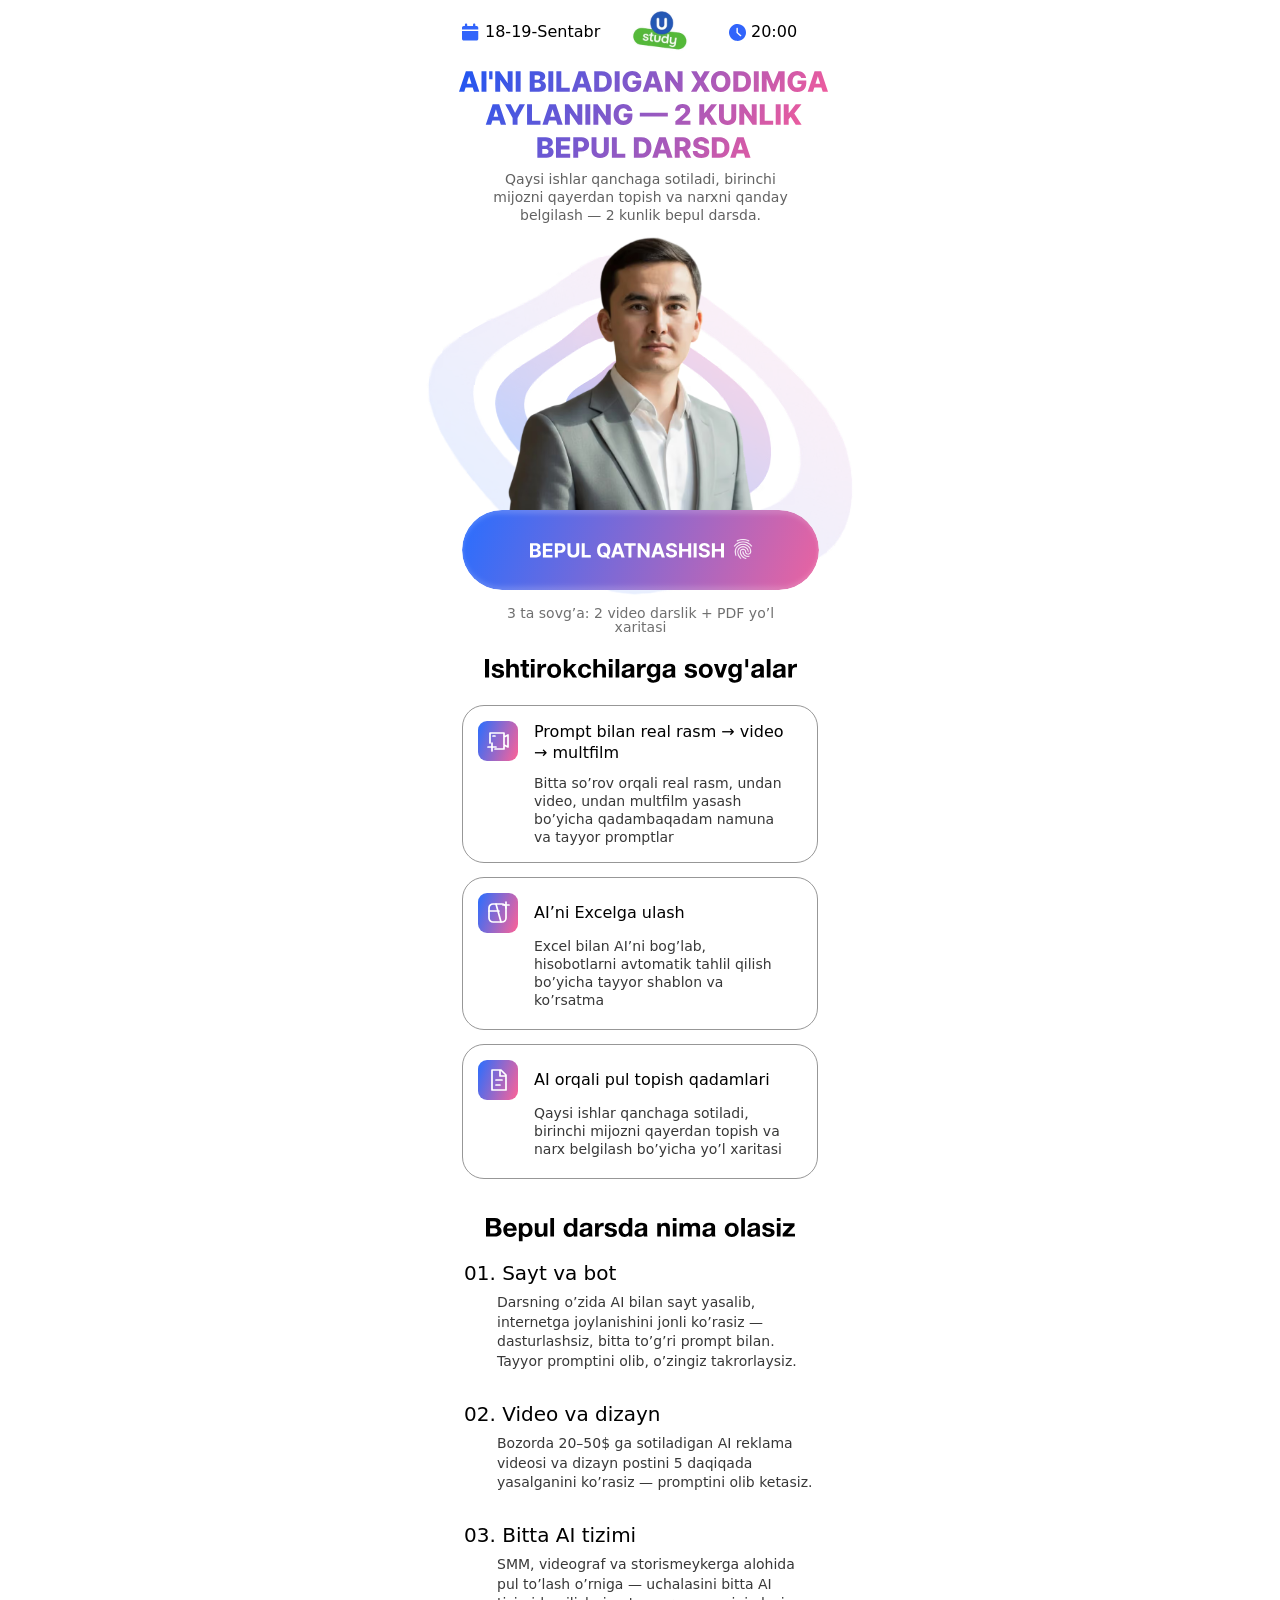
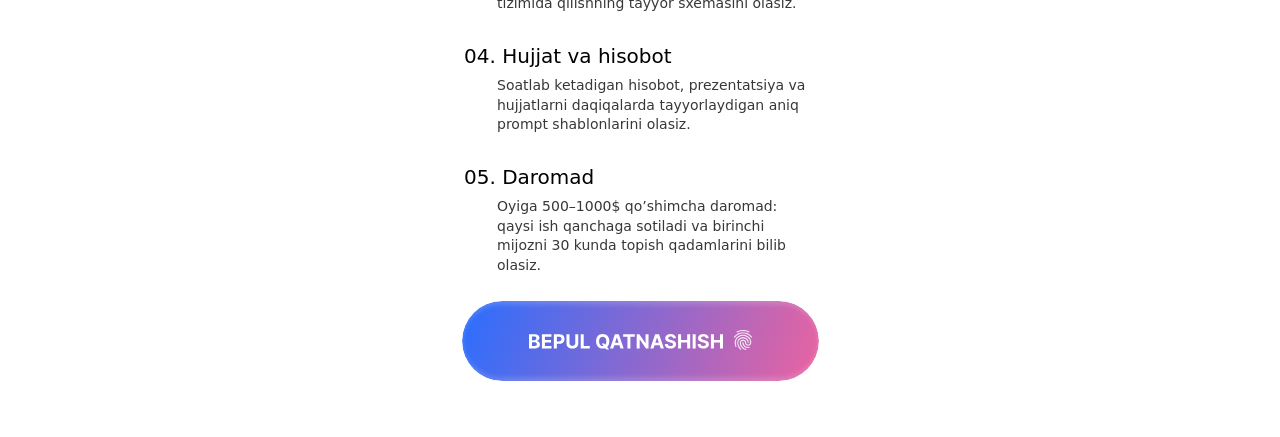
==== commit c5af4c69: "fixed" ====
--- a/index.html
+++ b/index.html
@@ -3,20 +3,19 @@
 <head>
 <meta charset="utf-8">
 <meta name="viewport" content="width=390, viewport-fit=cover">
-<title>Sun’iy intellektda noldan top darajagacha — bepul vebinar</title>
-<meta name="description" content="18–19-sentabr, soat 20:00. AI’ni noldan o’rganib, qo’shimcha oyiga 500–1000$ daromadga chiqish yo’li. Bepul onlayn dars + 3 ta sovg’a.">
-<meta name="theme-color" content="#3164FB">
-<meta property="og:title" content="Sun’iy intellektda noldan top darajagacha">
-<meta property="og:description" content="18–19-sentabr, 20:00 — bepul onlayn dars. Ishtirokchilarga 3 ta sovg’a.">
+<title>AI’ni biladigan xodimga aylaning — 2 kunlik bepul darsda</title>
+<meta name="description" content="18–19-sentabr, soat 20:00. Qaysi ishlar qanchaga sotiladi, birinchi mijozni qayerdan topish va narxni qanday belgilash — 2 kunlik bepul darsda.">
+<meta name="theme-color" content="#ffffff">
+<meta property="og:title" content="AI’ni biladigan xodimga aylaning — 2 kunlik bepul darsda">
+<meta property="og:description" content="18–19-sentabr, 20:00 — bepul onlayn dars. 3 ta sovg’a: 2 video darslik + PDF yo’l xaritasi.">
 <meta property="og:image" content="https://suniy-intellektt.vercel.app/assets/speaker.avif">
 <meta property="og:url" content="https://suniy-intellektt.vercel.app/">
 <meta property="og:type" content="website">
 <link rel="canonical" href="https://suniy-intellektt.vercel.app/">
 <link rel="icon" href="./assets/logo.avif">
 <style>
-:root{--blue:#3164FB;--blue-dark:#2455E4;--font:-apple-system,"Segoe UI",Roboto,system-ui,sans-serif;--font-display:-apple-system,"Segoe UI",Roboto,system-ui,sans-serif;--stroke:.013em}*,*::before,*::after{box-sizing:border-box}html{-webkit-text-size-adjust:100%}body{margin:0;overflow-x:hidden;background:#f2f4f8;color:#000;font-family:var(--font);font-size:14px;line-height:1.3;-webkit-font-smoothing:antialiased}img,svg{display:block;max-width:none}button{font:inherit;color:inherit;background:none;border:0;cursor:pointer}p,h1,h2,h3{margin:0;padding:0}.page{position:relative;width:390px;height:2913px;margin-inline:auto;overflow:hidden;background:#fff}.n{position:absolute;top:2000px}.btn{display:block;user-select:none}.date-ico{left:17px;top:23px;width:17px;height:18px}.date-txt{left:40px;top:24.23px;width:110px;font-size:16px;line-height:16px}.logo{left:181px;top:-3px;width:68px;height:68px;background:url(./assets/logo.avif) 0 0/68px 68px no-repeat}.clock-ico{left:284px;top:24px;width:17px;height:17px}.clock-txt{left:306px;top:24.23px;width:45px;font-size:16px;line-height:16px;text-align:center}.h1{left:32.2px;top:77.1px;width:326px;height:74px;background:url(./assets/txt/h1.svg) 0 0/326px 74px no-repeat}.glow{left:110px;top:311px;width:144px;height:144px;border-radius:50%;background:rgba(49,100,251,.5);filter:blur(150px)}.glass-l{left:9px;top:223px;width:157px;height:198px;background:url(./assets/s1-glass-l.avif) 0 0/157px 198px no-repeat}.glass-r{left:218px;top:220px;width:163px;height:207px;background:url(./assets/s1-glass-r.avif) 0 0/163px 207px no-repeat}.person{left:67.45px;top:186px;width:239px;height:281px;background:url(./assets/speaker.avif) 0 0/239px 281px no-repeat}.cta{left:25px;width:339px;height:85.86px;border-radius:95.74px;background:var(--blue);box-shadow:0 3.83px 17.7px rgba(49,100,251,.4),0 3.54px 0 var(--blue-dark),inset 0 3.83px 3.83px rgba(255,255,255,.15),inset 0 -3.83px 3.83px rgba(255,255,255,.15)}.cta span{position:absolute;top:33px;height:19px;color:#fff;font-size:19.47px;font-weight:700;line-height:19.47px;text-align:center;text-transform:uppercase;white-space:nowrap}.cta img{position:absolute;width:20px;height:20px;top:32px}.cta-1{top:463px}.cta-1 span{left:57px;width:197px}.cta-1 img{left:262px}.timer{left:-1.5px;top:579px;width:390px;font-family:var(--font-display);font-weight:400;font-size:24px;line-height:33.6px;text-align:center;font-variant-numeric:tabular-nums}.h2-gifts{left:31.8px;top:635.7px;width:327px;height:30px;background:url(./assets/txt/h2-gifts.svg) 0 0/327px 30px no-repeat}
-    .lead{left:72px;top:678px;width:239px;font-size:14px;line-height:18.2px;text-align:center}.gift{left:25px;width:340px;height:272px;border-radius:16px;background:#fff;box-shadow:0 0 22.8px rgba(0,0,0,.18)}.gift-1{top:736px}.gift__img{position:absolute;left:16px;top:16px;width:308px;height:138px;object-fit:cover;border-radius:16px}.gift__title{position:absolute;left:16px;top:164px;width:300px;font-size:14px;font-weight:600;line-height:18.2px}.gift__text{position:absolute;left:16px;top:208px;width:300px;font-size:12px;line-height:15.6px}
-    </style>
+:root{--blue:#3164fb;--gradient:linear-gradient(110deg,#286eff,#ff6296);--font:-apple-system,"Segoe UI",Roboto,system-ui,sans-serif}*,*::before,*::after{box-sizing:border-box}html{-webkit-text-size-adjust:100%}body{position:relative;margin:0;background:#fff;color:#000;font-family:var(--font);font-size:14px;line-height:1.3;-webkit-font-smoothing:antialiased}img,svg{display:block}button{font:inherit;cursor:pointer}p,h1,h2,h3{margin:0}.page{position:relative;z-index:1;width:390px;min-height:2001px;margin-inline:auto;overflow:hidden}.hero{position:relative;height:652px}.event{position:relative;height:65px}.event svg,.event p,.logo{position:absolute}.date-ico{left:17px;top:23px;width:17px;height:18px}.date-txt{left:40px;top:24.228px;font-size:16px;line-height:16px}.clock-ico{left:284px;top:24px;width:17px;height:17px}.clock-txt{left:306px;top:24.234px;width:45px;font-size:16px;line-height:16px;text-align:center}.logo{left:181px;top:-3px;width:68px;height:68px;background:url(./assets/logo.avif) center/contain no-repeat}.h1{position:absolute;left:13.703px;top:71.358px;width:369px;height:87px;background:url(./assets/txt/h1.svg) center/contain no-repeat}.intro{position:absolute;left:45px;top:170px;width:301px;font-size:14px;font-weight:500;line-height:18.2px;text-align:center;color:#626262}.hero-art{position:absolute;top:0;left:0;width:100%;height:718px;overflow:hidden;pointer-events:none}.ring{position:absolute;background-position:center;background-size:100% 100%;background-repeat:no-repeat;pointer-events:none}.ring-middle{left:calc(50% - 194.279px);top:255.734px;width:382px;height:340px;background-image:url(./assets/s1-ring-middle.avif)}.ring-inner{left:calc(50% - 98.641px);top:332.365px;width:191px;height:170px;background-image:url(./assets/s1-ring-inner.avif)}.ring-outer{left:calc(50% - 293.395px);top:160.908px;width:598px;height:557px;background-image:url(./assets/s1-ring-outer.avif)}.person{position:absolute;left:57px;top:236px;width:257px;height:303px;background:url(./assets/speaker.avif) center/100% 100% no-repeat}.cta{position:relative;display:block;width:357px;height:80px;margin-inline:auto;padding:0;border:0;border-radius:96px;background:url(./assets/txt/cta-bg.svg) center/100% 100% no-repeat;color:#fff}.cta-1{position:absolute;left:17px;top:510px}.cta-label{position:absolute;left:67.712px;top:32.645px;width:194px;height:16px}.cta-icon{position:absolute;left:271px;top:29px;width:20px;height:20px}.cta:focus-visible{outline:3px solid var(--blue);outline-offset:5px}.caption{position:absolute;left:46px;top:606px;width:299px;color:#707070;font-size:14px;line-height:14px;text-align:center}.section-title{position:relative;height:33px}.gifts-title{width:314px;margin-inline:auto}.gifts-title::before{content:"";position:absolute;left:1.88px;top:7.436px;width:312px;height:24px;background:url(./assets/txt/h2-gifts.svg) center/contain no-repeat}
+</style>
 <link rel="stylesheet" href="./css/main.css" media="print" onload="this.media='all'" />
 <noscript>
   <link rel="stylesheet" href="./css/main.css" />
@@ -24,80 +23,79 @@
 </head>
 <body data-variant="1">
 
+<div class="hero-art" aria-hidden="true">
+    <div class="ring ring-middle" aria-hidden="true"></div>
+    <div class="ring ring-inner" aria-hidden="true"></div>
+    <div class="ring ring-outer" aria-hidden="true"></div>
+</div>
+
 <main class="page">
-  <svg class="n date-ico" width="17" height="18" viewBox="0 0 18 18" fill="none" aria-hidden="true"><path fill-rule="evenodd" clip-rule="evenodd" d="M5.535 1.28571C5.535 0.575634 4.9843 0 4.305 0C3.62569 0 3.075 0.575634 3.075 1.28571V2.57143H1.845C0.826034 2.57143 0 3.43488 0 4.5V6.42857H17.22V4.5C17.22 3.43488 16.3939 2.57143 15.375 2.57143H14.1451V1.28571C14.1451 0.575634 13.5944 0 12.9151 0C12.2358 0 11.6851 0.575634 11.6851 1.28571V2.57143H5.535V1.28571ZM17.22 8.03571H0V16.0714C0 17.1365 0.826034 18 1.845 18H15.375C16.3939 18 17.22 17.1365 17.22 16.0714V8.03571Z" fill="#3164FB"/></svg>
-  <p class="n date-txt">18-19-Sentabr</p>
-  <div class="n logo" role="img" aria-label="uStudy"></div>
-  <svg class="n clock-ico" width="17" height="17" viewBox="0 0 17 17" fill="none" aria-hidden="true"><path d="M8.5 0C6.81886 0 5.17547 0.495364 3.77766 1.42345C2.37984 2.35154 1.29037 3.67066 0.647028 5.21401C0.00368291 6.75736 -0.164645 8.45562 0.163329 10.094C0.491303 11.7324 1.30085 13.2374 2.4896 14.4187C3.67834 15.5999 5.1929 16.4043 6.84173 16.7302C8.49057 17.0561 10.1996 16.8888 11.7528 16.2496C13.306 15.6103 14.6335 14.5277 15.5675 13.1387C16.5015 11.7498 17 10.1168 17 8.44625C17 6.20617 16.1045 4.05783 14.5104 2.47385C12.9163 0.88987 10.7543 0 8.5 0ZM12.1833 12.1204C12.1203 12.1892 12.0442 12.2449 11.9594 12.2843C11.8746 12.3237 11.7828 12.346 11.6893 12.3499C11.5957 12.3539 11.5024 12.3393 11.4145 12.3072C11.3267 12.275 11.2461 12.2259 11.1775 12.1626L7.63584 8.9671C7.56886 8.89826 7.51673 8.81656 7.48262 8.727C7.44852 8.63744 7.43317 8.54191 7.4375 8.44625V4.57505C7.4375 4.38838 7.51213 4.20935 7.64497 4.07735C7.77781 3.94535 7.95797 3.8712 8.14583 3.8712C8.3337 3.8712 8.51386 3.94535 8.6467 4.07735C8.77954 4.20935 8.85417 4.38838 8.85417 4.57505V8.13656L12.1338 11.1279C12.2725 11.2532 12.3556 11.428 12.3649 11.614C12.3742 11.8 12.3089 11.9821 12.1833 12.1204Z" fill="#3164FB"/></svg>
-  <p class="n clock-txt">20:00</p>
-
-  <h1 class="n h1" aria-label="Sun’iy intellektda noldan top darajagacha"></h1>
-
-  <div class="n glow"></div>
-  <div class="n glass-l" aria-hidden="true"></div>
-  <div class="n glass-r" aria-hidden="true"></div>
-  <div class="n person" role="img" aria-label="Vebinar spikeri"></div>
-
-  <button type="button" class="n btn cta cta-1 registerBtn">
-    <span>Bepul qatnashish</span>
-    <img src="./assets/s1-fingerprint.avif" alt="" width="20" height="20" loading="lazy" decoding="async">
-  </button>
-
-  <div class="n timer" data-timer="ms">01:59</div>
-
-  <h2 class="n h2-gifts" aria-label="Ishtirokchilarga sovg’alar"></h2>
-  <p class="n lead">Uchta sovg’a, vebinarda oxirigacha qatnashganlarga botga yuboriladi:</p>
-
-  <article class="n gift gift-1">
-    <img class="gift__img" src="./assets/s1-card1.avif" alt="" width="308" height="138" loading="lazy" decoding="async">
-    <h3 class="gift__title">1. Prompt bilan real rasm &rarr; video &rarr; multfilm<br><span class="muted">&mdash; video darslik</span></h3>
-    <p class="gift__text">Bitta so’rov orqali real rasm, undan video,<br>undan multfilm yasash bo’yicha qadamba-qadam<br>namuna va tayyor promptlar</p>
-  </article>
-
-  <article class="n gift gift-2">
-    <img class="gift__img" src="./assets/s1-card2.avif" alt="" width="308" height="138" loading="lazy" decoding="async">
-    <h3 class="gift__title">2. AI’ni Excelga ulash<br><span class="muted">&mdash; video darslik</span></h3>
-    <p class="gift__text">Excel bilan AI’ni bog’lab, hisobotlarni<br>avtomatik tahlil qilish bo’yicha tayyor shablon<br>va ko’rsatma</p>
-  </article>
-
-  <article class="n gift gift-3">
-    <img class="gift__img" src="./assets/s1-card3.avif" alt="" width="308" height="138" loading="lazy" decoding="async">
-    <h3 class="gift__title">3. AI orqali pul topish qadamlari<br><span class="muted">&mdash; PDF qo’llanma</span></h3>
-    <p class="gift__text">AI bilan qaysi ishlar qanchaga sotiladi, birinchi<br>mijozni qayerdan topish va narx belgilash<br>bo’yicha to’liq yo’l xaritasi</p>
-  </article>
-
-  <button type="button" class="n btn cta cta-2 registerBtn">
-    <span>Sovg’alarni olish</span>
-    <img src="./assets/s1-fingerprint.avif" alt="" width="20" height="20" loading="lazy" decoding="async">
-  </button>
-
-  <h2><img class="n h2-learn" src="./assets/txt/h2-learn.svg" alt="Bepul darsda o’rganasiz" width="309" height="32" loading="lazy" decoding="async"></h2>
-
-  <div class="n learn learn-1">
-    <img class="learn__icon" src="./assets/s1-ic1.avif" alt="" width="59" height="57" loading="lazy" decoding="async">
-    <p class="learn__text"><span class="b">AI’ga to’g'ri so’rov</span> (prompt) <span class="b">berish<br>formulasini o’rganasiz</span> &mdash; yillab dasturlash<br>o’rganmasdan sayt va Telegram bot yasang</p>
-  </div>
-  <div class="n learn learn-2">
-    <img class="learn__icon" src="./assets/s1-ic2.avif" alt="" width="59" height="57" loading="lazy" decoding="async">
-    <p class="learn__text"><span class="b">AI orqali reklama videolari, rasm va dizayn<br>postlar yasashni ko’rasiz</span> &mdash; bunday videolar<br>uchun bozorda 20&ndash;50$ to’lanmoqda</p>
-  </div>
-  <div class="n learn learn-3">
-    <img class="learn__icon" src="./assets/s1-ic3.avif" alt="" width="59" height="57" loading="lazy" decoding="async">
-    <p class="learn__text">Bir kishiga SMM, videograf va storismaker<br>uchun alohida pul to’lash o’rniga, bu <span class="b">ishlarni<br>AI’ga qildirish tizimini olasiz</span></p>
-  </div>
-  <div class="n learn learn-4">
-    <img class="learn__icon" src="./assets/s1-ic4.avif" alt="" width="59" height="59" loading="lazy" decoding="async">
-    <p class="learn__text"><span class="b">Hisobot, prezentatsiya va hujjatlaringizni<br>AI bilan daqiqalarda tayyorlashni o’rganasiz</span><br>soatlab ketadigan ish bir necha daqiqada</p>
-  </div>
-  <div class="n learn learn-5">
-    <img class="learn__icon" src="./assets/s1-ic5.avif" alt="" width="59" height="59" loading="lazy" decoding="async">
-    <p class="learn__text"><span class="b">AI’ni o’rganib qo’shimcha oyiga 500&ndash;1000$<br>daromadga chiqish</span> va birinchi mijozni topish<br>qadamlarini bilib olasiz</p>
-  </div>
-
-  <button type="button" class="n btn cta cta-3 registerBtn">
-    <span>Bepul qatnashish</span>
-    <img src="./assets/s1-fingerprint.avif" alt="" width="20" height="20" loading="lazy" decoding="async">
-  </button>
+  <section class="hero" aria-labelledby="hero-title">
+    <header class="event" aria-label="Dars sanasi va vaqti">
+      <svg class="date-ico" width="17" height="18" viewBox="0 0 18 18" fill="none" aria-hidden="true"><path fill-rule="evenodd" clip-rule="evenodd" d="M5.535 1.28571C5.535 0.575634 4.9843 0 4.305 0C3.62569 0 3.075 0.575634 3.075 1.28571V2.57143H1.845C0.826034 2.57143 0 3.43488 0 4.5V6.42857H17.22V4.5C17.22 3.43488 16.3939 2.57143 15.375 2.57143H14.1451V1.28571C14.1451 0.575634 13.5944 0 12.9151 0C12.2358 0 11.6851 0.575634 11.6851 1.28571V2.57143H5.535V1.28571ZM17.22 8.03571H0V16.0714C0 17.1365 0.826034 18 1.845 18H15.375C16.3939 18 17.22 17.1365 17.22 16.0714V8.03571Z" fill="#3164FB"/></svg>
+      <p class="date-txt">18-19-Sentabr</p>
+      <div class="logo" role="img" aria-label="uStudy"></div>
+      <svg class="clock-ico" width="17" height="17" viewBox="0 0 17 17" fill="none" aria-hidden="true"><path d="M8.5 0C6.81886 0 5.17547 0.495364 3.77766 1.42345C2.37984 2.35154 1.29037 3.67066 0.647028 5.21401C0.00368291 6.75736 -0.164645 8.45562 0.163329 10.094C0.491303 11.7324 1.30085 13.2374 2.4896 14.4187C3.67834 15.5999 5.1929 16.4043 6.84173 16.7302C8.49057 17.0561 10.1996 16.8888 11.7528 16.2496C13.306 15.6103 14.6335 14.5277 15.5675 13.1387C16.5015 11.7498 17 10.1168 17 8.44625C17 6.20617 16.1045 4.05783 14.5104 2.47385C12.9163 0.88987 10.7543 0 8.5 0ZM12.1833 12.1204C12.1203 12.1892 12.0442 12.2449 11.9594 12.2843C11.8746 12.3237 11.7828 12.346 11.6893 12.3499C11.5957 12.3539 11.5024 12.3393 11.4145 12.3072C11.3267 12.275 11.2461 12.2259 11.1775 12.1626L7.63584 8.9671C7.56886 8.89826 7.51673 8.81656 7.48262 8.727C7.44852 8.63744 7.43317 8.54191 7.4375 8.44625V4.57505C7.4375 4.38838 7.51213 4.20935 7.64497 4.07735C7.77781 3.94535 7.95797 3.8712 8.14583 3.8712C8.3337 3.8712 8.51386 3.94535 8.6467 4.07735C8.77954 4.20935 8.85417 4.38838 8.85417 4.57505V8.13656L12.1338 11.1279C12.2725 11.2532 12.3556 11.428 12.3649 11.614C12.3742 11.8 12.3089 11.9821 12.1833 12.1204Z" fill="#3164FB"/></svg>
+      <p class="clock-txt">20:00</p>
+    </header>
+    <h1 id="hero-title" class="h1" aria-label="AI’ni biladigan xodimga aylaning — 2 kunlik bepul darsda"></h1>
+    <p class="intro">Qaysi ishlar qanchaga sotiladi, birinchi mijozni qayerdan topish va narxni qanday belgilash — 2 kunlik bepul darsda.</p>
+    <div class="person" role="img" aria-label="Vebinar spikeri"></div>
+    <button type="button" class="cta cta-1 registerBtn">
+      <img class="cta-label" src="./assets/txt/cta.svg" alt="Bepul qatnashish" width="194" height="16" loading="lazy" decoding="async">
+      <img class="cta-icon" src="./assets/s1-fingerprint.avif" alt="" width="20" height="20" loading="lazy" decoding="async">
+    </button>
+    <p class="caption">3 ta sovg’a: 2 video darslik + PDF yo’l xaritasi</p>
+  </section>
+  <section class="gifts" aria-labelledby="gifts-title">
+    <h2 id="gifts-title" class="section-title gifts-title" aria-label="Ishtirokchilarga sovg’alar"></h2>
+    <div class="gift-list">
+      <article class="gift-card">
+        <span class="gift-icon" aria-hidden="true"><svg viewBox="0 0 24 24" fill="none" stroke="currentColor" stroke-width="1.7" stroke-linecap="round" stroke-linejoin="round"><path d="M4 14V4h14v16H9M18 8l4-2v12l-4-2M2 18h8m-4-4v8M7 7h2"/></svg></span>
+        <h3>Prompt bilan real rasm → video → multfilm</h3>
+        <p>Bitta so’rov orqali real rasm, undan video, undan multfilm yasash bo’yicha qadambaqadam namuna va tayyor promptlar</p>
+      </article>
+      <article class="gift-card">
+        <span class="gift-icon" aria-hidden="true"><svg viewBox="0 0 24 24" fill="none" stroke="currentColor" stroke-width="1.7" stroke-linecap="round" stroke-linejoin="round"><rect x="3" y="3" width="17" height="18" rx="4"/><path d="M3 10h10m-3-7 5 18m5-20v6m-3-3h6"/></svg></span>
+        <h3>AI’ni Excelga ulash</h3>
+        <p>Excel bilan AI’ni bog’lab, hisobotlarni avtomatik tahlil qilish bo’yicha tayyor shablon va ko’rsatma</p>
+      </article>
+      <article class="gift-card">
+        <span class="gift-icon" aria-hidden="true"><svg viewBox="0 0 24 24" fill="none" stroke="currentColor" stroke-width="1.7" stroke-linecap="round" stroke-linejoin="round"><path d="M6 2h9l5 5v15H6zM14 2v6h6M10 12h6m-6 5h4"/></svg></span>
+        <h3>AI orqali pul topish qadamlari</h3>
+        <p>Qaysi ishlar qanchaga sotiladi, birinchi mijozni qayerdan topish va narx belgilash bo’yicha yo’l xaritasi</p>
+      </article>
+    </div>
+  </section>
+  <section class="lessons" aria-labelledby="lessons-title">
+    <h2 id="lessons-title" class="section-title lessons-title" aria-label="Bepul darsda nima olasiz"></h2>
+    <div class="lesson-list">
+      <article class="lesson">
+        <h3>01. Sayt va bot</h3>
+        <p>Darsning o’zida AI bilan sayt yasalib, internetga joylanishini jonli ko’rasiz — dasturlashsiz, bitta to’g’ri prompt bilan. Tayyor promptini olib, o’zingiz takrorlaysiz.</p>
+      </article>
+      <article class="lesson">
+        <h3>02. Video va dizayn</h3>
+        <p>Bozorda 20–50$ ga sotiladigan AI reklama videosi va dizayn postini 5 daqiqada yasalganini ko’rasiz — promptini olib ketasiz.</p>
+      </article>
+      <article class="lesson">
+        <h3>03. Bitta AI tizimi</h3>
+        <p>SMM, videograf va storismeykerga alohida pul to’lash o’rniga — uchalasini bitta AI tizimida qilishning tayyor sxemasini olasiz.</p>
+      </article>
+      <article class="lesson">
+        <h3>04. Hujjat va hisobot</h3>
+        <p>Soatlab ketadigan hisobot, prezentatsiya va hujjatlarni daqiqalarda tayyorlaydigan aniq prompt shablonlarini olasiz.</p>
+      </article>
+      <article class="lesson">
+        <h3>05. Daromad</h3>
+        <p>Oyiga 500–1000$ qo’shimcha daromad: qaysi ish qanchaga sotiladi va birinchi mijozni 30 kunda topish qadamlarini bilib olasiz.</p>
+      </article>
+    </div>
+  </section>
+    <button type="button" class="cta cta-2 registerBtn">
+      <img class="cta-label" src="./assets/txt/cta.svg" alt="Bepul qatnashish" width="194" height="16" loading="lazy" decoding="async">
+      <img class="cta-icon" src="./assets/s1-fingerprint.avif" alt="" width="20" height="20" loading="lazy" decoding="async">
+    </button>
 </main>
 
 <div id="registrationModal" class="homeModal" style="display: none">
@@ -140,5 +138,22 @@
 <script defer src="./js/timer.js"></script>
 <script defer src="./js/phoneFormatter.js"></script>
 <script defer src="./js/app.js"></script>
+<!-- Meta Pixel Code -->
+<script defer>
+!function(f,b,e,v,n,t,s)
+{if(f.fbq)return;n=f.fbq=function(){n.callMethod?
+n.callMethod.apply(n,arguments):n.queue.push(arguments)};
+if(!f._fbq)f._fbq=n;n.push=n;n.loaded=!0;n.version='2.0';
+n.queue=[];t=b.createElement(e);t.async=!0;
+t.src=v;s=b.getElementsByTagName(e)[0];
+s.parentNode.insertBefore(t,s)}(window, document,'script',
+'https://connect.facebook.net/en_US/fbevents.js');
+fbq('init', '1569223030890988');
+fbq('track', 'PageView');
+</script>
+<noscript><img height="1" width="1" style="display:none"
+src="https://www.facebook.com/tr?id=1569223030890988&ev=PageView&noscript=1"
+/></noscript>
+<!-- End Meta Pixel Code -->
 </body>
 </html>
--- a/css/main.css
+++ b/css/main.css
@@ -1 +1 @@
-.b{font-weight:700}@media (prefers-reduced-motion:reduce){*{transition-duration:.001ms !important}}.cta-2{top:1632px;left:22px}.cta-2 span{left:58px;width:195px}.cta-2 img{left:261px;top:33px}.cta-3{top:2777px;left:26px}.cta-3 span{left:57px;width:197px}.cta-3 img{left:262px}.h2-learn{left:40.8px;top:1762.1px;width:309px;height:32px}.lead{left:72px;top:678px;width:239px;font-size:14px;line-height:18.2px;text-align:center}.gift{left:25px;width:340px;height:272px;border-radius:16px;background:#fff;box-shadow:0 0 22.8px rgba(0,0,0,.18)}.gift-1{top:736px}.gift-2{top:1036px}.gift-3{top:1336px}.gift__img{position:absolute;left:16px;top:16px;width:308px;height:138px;object-fit:cover;border-radius:16px}.gift__title{position:absolute;left:16px;top:164px;width:300px;font-size:14px;font-weight:600;line-height:18.2px}.gift__title .muted{color:rgba(0,0,0,.5)}.gift__text{position:absolute;left:16px;top:208px;font-size:12px;line-height:15.6px}.gift__text{width:300px}.learn{left:25px;width:339px;height:167px;border:1px solid var(--line);border-radius:15px;background:#fff;box-shadow:7px 7px 0 var(--blue)}.learn-1{top:1812px}.learn-2{top:2005px}.learn-3{top:2198px}.learn-4{top:2391px}.learn-5{top:2584px}.learn__icon{position:absolute;left:21px;top:19px;width:59px;height:57px}.learn__text{position:absolute;left:21px;top:89px;font-size:14px;line-height:19.6px}.learn__text{width:305px}.learn-4 .learn__icon,.learn-5 .learn__icon{top:18px;height:59px}.homeModal,.homeModalOverlay{position:fixed;top:0;left:0;width:100%;height:100vh}.homeModal{z-index:30;display:flex;justify-content:center;align-items:center}.homeModalOverlay{background-color:rgba(0,0,0,.3);backdrop-filter:blur(5px)}.homeFormContainer{position:fixed;top:50%;left:50%;transform:translate(-50%,-50%);z-index:30;width:100%;max-width:520px;margin:0 20px;padding:20px 40px 40px;background-color:#fff;color:#000;border-radius:8px;box-shadow:0 4px 12px rgba(0,0,0,.1)}.homeFormTop{display:flex;justify-content:space-between}.homeFormTopTitle{margin:0 auto 20px;font-family:system-ui,-apple-system,BlinkMacSystemFont,"Segoe UI",sans-serif;font-size:clamp(21px,6.6vw,24px);font-weight:600;text-align:center;color:#000}.closeButton{position:absolute;top:20px;right:20px;display:flex;justify-content:center;align-items:center;padding:4px;background:0 0;border:none;color:#000;cursor:pointer}.homeFormErrorText{margin-bottom:12px;padding:5px 0;font-family:system-ui,-apple-system,BlinkMacSystemFont,"Segoe UI",sans-serif;font-size:14px;color:#e53e3e}.HomeFormRowInput,.HomeFormRowLabel{font-family:system-ui,-apple-system,BlinkMacSystemFont,"Segoe UI",sans-serif;font-size:18px}.HomeFormRow{margin-bottom:20px}.HomeFormRowLabel{display:block;margin-bottom:6px;color:#000}.HomeFormRowInput{width:100%;height:50px;min-height:48px;padding:10px 16px;border:1px solid #c9c9c9;border-radius:6px;background-color:#f3f7f8;font-weight:400;outline:0;transition:border-color .2s}.HomeFormRowInput:focus{border-color:#3164FB}.HomeFormRowInput::placeholder{color:#aaa}.HomeFormBtn{position:relative;display:flex;align-items:center;justify-content:center;width:100%;height:60px;border:none;border-radius:10px;background-color:#3164FB;color:#fff;font-family:sans-serif;font-size:28px;font-weight:700;text-transform:uppercase;cursor:pointer;transition:.3s}.phone-input-container{position:relative;display:flex;align-items:center;border:1px solid #c9c9c9;border-radius:6px;background-color:transparent}.phone-input-container:focus-within{border-color:#3164FB}.phone-field{flex:1}.selected-code{display:flex;margin-left:10px}.selected-country{display:flex;align-items:center;min-height:50px;min-width:max-content;padding:10px 0 10px 10px;border:none;border-radius:6px;background-color:transparent;font-family:sans-serif!important;font-size:18px;font-weight:400!important;cursor:pointer}.selected-flag,.country-flag{display:inline-block;min-width:22px;text-align:center}.country-dropdown{position:absolute;top:110%;left:0;width:100%;max-height:200px;overflow-y:auto;background-color:#fff;border:1px solid #c9c9c9;border-radius:6px;box-shadow:0 4px 12px rgba(0,0,0,.1);z-index:40;font-family:sans-serif!important;font-weight:400!important}@media screen and (max-width:768px){.homeFormContainer{max-width:100%;height:100vh;margin:0;padding:80px 20px 20px;border-radius:6px}.homeFormTopTitle{max-width:408px;margin:0 auto 15px;font-weight:700;text-align:center}.homeFormTop{flex-direction:column;align-items:flex-start}.closeButton{top:0;left:0;width:100%;height:50px;padding-right:20px;justify-content:end;background-color:#000;color:#fff}.homeFormErrorText{margin-bottom:8px;font-size:12px}.HomeFormRowLabel{margin-bottom:6px}.HomeFormRowInput{min-height:40px;padding:0 12px;background-color:transparent}.HomeFormRowInput::placeholder{color:#a3a3a3}.HomeFormBtn{margin-top:24px;font-size:18px;font-weight:700}}@media screen and (max-width:480px){.homeFormContainer{max-width:100%;height:100vh;margin:0;padding:80px 20px 20px;border-radius:6px}.homeFormTopTitle{margin:0 auto 15px;text-align:center}.homeFormErrorText{margin-bottom:8px;font-size:12px}.HomeFormRowLabel{margin-bottom:6px}.HomeFormRowInput{min-height:40px;padding:0 12px;border-radius:10px;background-color:transparent}.HomeFormRowInput::placeholder{color:#a3a3a3}.HomeFormBtn{height:50px;margin-top:24px;padding:10px 0;font-size:16px}}.country-option{display:flex;justify-content:space-between;align-items:center;padding:10px;font-family:sans-serif;font-weight:400!important;cursor:pointer}.country-option:hover{background-color:#f3f7f8}.country-option.selected{background-color:#e6f0fa}
+.gift-list{display:grid;gap:14px;width:356px;margin:20px auto 0}.gift-card{position:relative;min-height:135px;padding:24px 29px 20px 71px;border:1px solid #979797;border-radius:22px;background:#fff}.gift-card:first-child{min-height:158px;padding-top:15px;padding-bottom:16px}.gift-icon{position:absolute;left:15px;top:15px;display:grid;place-items:center;width:40px;height:40px;border-radius:9px;background:var(--gradient);color:#fff}.gift-icon svg{width:24px;height:24px}.gift-card h3{font-size:16px;font-weight:500;line-height:21px}.gift-card p{margin-top:14px;font-size:14px;line-height:18px;color:#383838}.gift-card:first-child p{margin-top:11px}.lessons{margin-top:32px}.lessons-title{width:311px;margin-inline:auto}.lessons-title::before{content:"";position:absolute;left:1px;top:7.436px;width:309px;height:24px;background:url(../assets/txt/h2-learn.svg) center/contain no-repeat}.lesson-list{display:grid;gap:28px;width:353px;margin:16px 0 0 19px}.lesson{min-height:93px}.lesson:first-child{min-height:113px}.lesson h3{font-size:20px;font-weight:500;line-height:26px}.lesson p{width:320px;margin:7px 0 0 33px;color:#383838;font-size:14px;line-height:19.6px}.cta-2{margin-top:26px;margin-bottom:56px}@media(prefers-reduced-motion:reduce){*{transition-duration:.001ms!important}}.homeModal,.homeModalOverlay{position:fixed;top:0;left:0;width:100%;height:100vh}.homeModal{z-index:30;display:flex;justify-content:center;align-items:center}.homeModalOverlay{background-color:rgba(0,0,0,.3);backdrop-filter:blur(5px)}.homeFormContainer{position:fixed;top:50%;left:50%;transform:translate(-50%,-50%);z-index:30;width:100%;max-width:520px;margin:0 20px;padding:20px 40px 40px;background-color:#fff;color:#000;border-radius:8px;box-shadow:0 4px 12px rgba(0,0,0,.1)}.homeFormTop{display:flex;justify-content:space-between}.homeFormTopTitle{margin:0 auto 20px;font-family:system-ui,-apple-system,BlinkMacSystemFont,"Segoe UI",sans-serif;font-size:clamp(21px,6.6vw,24px);font-weight:600;text-align:center;color:#000}.closeButton{position:absolute;top:20px;right:20px;display:flex;justify-content:center;align-items:center;padding:4px;background:0 0;border:none;color:#000;cursor:pointer}.homeFormErrorText{margin-bottom:12px;padding:5px 0;font-family:system-ui,-apple-system,BlinkMacSystemFont,"Segoe UI",sans-serif;font-size:14px;color:#e53e3e}.HomeFormRowInput,.HomeFormRowLabel{font-family:system-ui,-apple-system,BlinkMacSystemFont,"Segoe UI",sans-serif;font-size:18px}.HomeFormRow{margin-bottom:20px}.HomeFormRowLabel{display:block;margin-bottom:6px;color:#000}.HomeFormRowInput{width:100%;height:50px;min-height:48px;padding:10px 16px;border:1px solid #c9c9c9;border-radius:6px;background-color:#f3f7f8;font-weight:400;outline:0;transition:border-color .2s}.HomeFormRowInput:focus{border-color:#3164FB}.HomeFormRowInput::placeholder{color:#aaa}.HomeFormBtn{position:relative;display:flex;align-items:center;justify-content:center;width:100%;height:60px;border:none;border-radius:10px;background-color:#3164FB;color:#fff;font-family:sans-serif;font-size:28px;font-weight:700;text-transform:uppercase;cursor:pointer;transition:.3s}.phone-input-container{position:relative;display:flex;align-items:center;border:1px solid #c9c9c9;border-radius:6px;background-color:transparent}.phone-input-container:focus-within{border-color:#3164FB}.phone-field{flex:1}.selected-code{display:flex;margin-left:10px}.selected-country{display:flex;align-items:center;min-height:50px;min-width:max-content;padding:10px 0 10px 10px;border:none;border-radius:6px;background-color:transparent;font-family:sans-serif!important;font-size:18px;font-weight:400!important;cursor:pointer}.selected-flag,.country-flag{display:inline-block;min-width:22px;text-align:center}.country-dropdown{position:absolute;top:110%;left:0;width:100%;max-height:200px;overflow-y:auto;background-color:#fff;border:1px solid #c9c9c9;border-radius:6px;box-shadow:0 4px 12px rgba(0,0,0,.1);z-index:40;font-family:sans-serif!important;font-weight:400!important}@media screen and (max-width:768px){.homeFormContainer{max-width:100%;height:100vh;margin:0;padding:80px 20px 20px;border-radius:6px}.homeFormTopTitle{max-width:408px;margin:0 auto 15px;font-weight:700;text-align:center}.homeFormTop{flex-direction:column;align-items:flex-start}.closeButton{top:0;left:0;width:100%;height:50px;padding-right:20px;justify-content:end;background-color:#000;color:#fff}.homeFormErrorText{margin-bottom:8px;font-size:12px}.HomeFormRowLabel{margin-bottom:6px}.HomeFormRowInput{min-height:40px;padding:0 12px;background-color:transparent}.HomeFormRowInput::placeholder{color:#a3a3a3}.HomeFormBtn{margin-top:24px;font-size:18px;font-weight:700}}@media screen and (max-width:480px){.homeFormContainer{max-width:100%;height:100vh;margin:0;padding:80px 20px 20px;border-radius:6px}.homeFormTopTitle{margin:0 auto 15px;text-align:center}.homeFormErrorText{margin-bottom:8px;font-size:12px}.HomeFormRowLabel{margin-bottom:6px}.HomeFormRowInput{min-height:40px;padding:0 12px;border-radius:10px;background-color:transparent}.HomeFormRowInput::placeholder{color:#a3a3a3}.HomeFormBtn{height:50px;margin-top:24px;padding:10px 0;font-size:16px}}.country-option{display:flex;justify-content:space-between;align-items:center;padding:10px;font-family:sans-serif;font-weight:400!important;cursor:pointer}.country-option:hover{background-color:#f3f7f8}.country-option.selected{background-color:#e6f0fa}
--- a/css/main.css
+++ b/css/main.css
@@ -1 +1 @@
-.b{font-weight:700}@media (prefers-reduced-motion:reduce){*{transition-duration:.001ms !important}}.cta-2{top:1632px;left:22px}.cta-2 span{left:58px;width:195px}.cta-2 img{left:261px;top:33px}.cta-3{top:2777px;left:26px}.cta-3 span{left:57px;width:197px}.cta-3 img{left:262px}.h2-learn{left:40.8px;top:1762.1px;width:309px;height:32px}.lead{left:72px;top:678px;width:239px;font-size:14px;line-height:18.2px;text-align:center}.gift{left:25px;width:340px;height:272px;border-radius:16px;background:#fff;box-shadow:0 0 22.8px rgba(0,0,0,.18)}.gift-1{top:736px}.gift-2{top:1036px}.gift-3{top:1336px}.gift__img{position:absolute;left:16px;top:16px;width:308px;height:138px;object-fit:cover;border-radius:16px}.gift__title{position:absolute;left:16px;top:164px;width:300px;font-size:14px;font-weight:600;line-height:18.2px}.gift__title .muted{color:rgba(0,0,0,.5)}.gift__text{position:absolute;left:16px;top:208px;font-size:12px;line-height:15.6px}.gift__text{width:300px}.learn{left:25px;width:339px;height:167px;border:1px solid var(--line);border-radius:15px;background:#fff;box-shadow:7px 7px 0 var(--blue)}.learn-1{top:1812px}.learn-2{top:2005px}.learn-3{top:2198px}.learn-4{top:2391px}.learn-5{top:2584px}.learn__icon{position:absolute;left:21px;top:19px;width:59px;height:57px}.learn__text{position:absolute;left:21px;top:89px;font-size:14px;line-height:19.6px}.learn__text{width:305px}.learn-4 .learn__icon,.learn-5 .learn__icon{top:18px;height:59px}.homeModal,.homeModalOverlay{position:fixed;top:0;left:0;width:100%;height:100vh}.homeModal{z-index:30;display:flex;justify-content:center;align-items:center}.homeModalOverlay{background-color:rgba(0,0,0,.3);backdrop-filter:blur(5px)}.homeFormContainer{position:fixed;top:50%;left:50%;transform:translate(-50%,-50%);z-index:30;width:100%;max-width:520px;margin:0 20px;padding:20px 40px 40px;background-color:#fff;color:#000;border-radius:8px;box-shadow:0 4px 12px rgba(0,0,0,.1)}.homeFormTop{display:flex;justify-content:space-between}.homeFormTopTitle{margin:0 auto 20px;font-family:system-ui,-apple-system,BlinkMacSystemFont,"Segoe UI",sans-serif;font-size:clamp(21px,6.6vw,24px);font-weight:600;text-align:center;color:#000}.closeButton{position:absolute;top:20px;right:20px;display:flex;justify-content:center;align-items:center;padding:4px;background:0 0;border:none;color:#000;cursor:pointer}.homeFormErrorText{margin-bottom:12px;padding:5px 0;font-family:system-ui,-apple-system,BlinkMacSystemFont,"Segoe UI",sans-serif;font-size:14px;color:#e53e3e}.HomeFormRowInput,.HomeFormRowLabel{font-family:system-ui,-apple-system,BlinkMacSystemFont,"Segoe UI",sans-serif;font-size:18px}.HomeFormRow{margin-bottom:20px}.HomeFormRowLabel{display:block;margin-bottom:6px;color:#000}.HomeFormRowInput{width:100%;height:50px;min-height:48px;padding:10px 16px;border:1px solid #c9c9c9;border-radius:6px;background-color:#f3f7f8;font-weight:400;outline:0;transition:border-color .2s}.HomeFormRowInput:focus{border-color:#3164FB}.HomeFormRowInput::placeholder{color:#aaa}.HomeFormBtn{position:relative;display:flex;align-items:center;justify-content:center;width:100%;height:60px;border:none;border-radius:10px;background-color:#3164FB;color:#fff;font-family:sans-serif;font-size:28px;font-weight:700;text-transform:uppercase;cursor:pointer;transition:.3s}.phone-input-container{position:relative;display:flex;align-items:center;border:1px solid #c9c9c9;border-radius:6px;background-color:transparent}.phone-input-container:focus-within{border-color:#3164FB}.phone-field{flex:1}.selected-code{display:flex;margin-left:10px}.selected-country{display:flex;align-items:center;min-height:50px;min-width:max-content;padding:10px 0 10px 10px;border:none;border-radius:6px;background-color:transparent;font-family:sans-serif!important;font-size:18px;font-weight:400!important;cursor:pointer}.selected-flag,.country-flag{display:inline-block;min-width:22px;text-align:center}.country-dropdown{position:absolute;top:110%;left:0;width:100%;max-height:200px;overflow-y:auto;background-color:#fff;border:1px solid #c9c9c9;border-radius:6px;box-shadow:0 4px 12px rgba(0,0,0,.1);z-index:40;font-family:sans-serif!important;font-weight:400!important}@media screen and (max-width:768px){.homeFormContainer{max-width:100%;height:100vh;margin:0;padding:80px 20px 20px;border-radius:6px}.homeFormTopTitle{max-width:408px;margin:0 auto 15px;font-weight:700;text-align:center}.homeFormTop{flex-direction:column;align-items:flex-start}.closeButton{top:0;left:0;width:100%;height:50px;padding-right:20px;justify-content:end;background-color:#000;color:#fff}.homeFormErrorText{margin-bottom:8px;font-size:12px}.HomeFormRowLabel{margin-bottom:6px}.HomeFormRowInput{min-height:40px;padding:0 12px;background-color:transparent}.HomeFormRowInput::placeholder{color:#a3a3a3}.HomeFormBtn{margin-top:24px;font-size:18px;font-weight:700}}@media screen and (max-width:480px){.homeFormContainer{max-width:100%;height:100vh;margin:0;padding:80px 20px 20px;border-radius:6px}.homeFormTopTitle{margin:0 auto 15px;text-align:center}.homeFormErrorText{margin-bottom:8px;font-size:12px}.HomeFormRowLabel{margin-bottom:6px}.HomeFormRowInput{min-height:40px;padding:0 12px;border-radius:10px;background-color:transparent}.HomeFormRowInput::placeholder{color:#a3a3a3}.HomeFormBtn{height:50px;margin-top:24px;padding:10px 0;font-size:16px}}.country-option{display:flex;justify-content:space-between;align-items:center;padding:10px;font-family:sans-serif;font-weight:400!important;cursor:pointer}.country-option:hover{background-color:#f3f7f8}.country-option.selected{background-color:#e6f0fa}
+.gift-list{display:grid;gap:14px;width:356px;margin:20px auto 0}.gift-card{position:relative;min-height:135px;padding:24px 29px 20px 71px;border:1px solid #979797;border-radius:22px;background:#fff}.gift-card:first-child{min-height:158px;padding-top:15px;padding-bottom:16px}.gift-icon{position:absolute;left:15px;top:15px;display:grid;place-items:center;width:40px;height:40px;border-radius:9px;background:var(--gradient);color:#fff}.gift-icon svg{width:24px;height:24px}.gift-card h3{font-size:16px;font-weight:500;line-height:21px}.gift-card p{margin-top:14px;font-size:14px;line-height:18px;color:#383838}.gift-card:first-child p{margin-top:11px}.lessons{margin-top:32px}.lessons-title{width:311px;margin-inline:auto}.lessons-title::before{content:"";position:absolute;left:1px;top:7.436px;width:309px;height:24px;background:url(../assets/txt/h2-learn.svg) center/contain no-repeat}.lesson-list{display:grid;gap:28px;width:353px;margin:16px 0 0 19px}.lesson{min-height:93px}.lesson:first-child{min-height:113px}.lesson h3{font-size:20px;font-weight:500;line-height:26px}.lesson p{width:320px;margin:7px 0 0 33px;color:#383838;font-size:14px;line-height:19.6px}.cta-2{margin-top:26px;margin-bottom:56px}@media(prefers-reduced-motion:reduce){*{transition-duration:.001ms!important}}.homeModal,.homeModalOverlay{position:fixed;top:0;left:0;width:100%;height:100vh}.homeModal{z-index:30;display:flex;justify-content:center;align-items:center}.homeModalOverlay{background-color:rgba(0,0,0,.3);backdrop-filter:blur(5px)}.homeFormContainer{position:fixed;top:50%;left:50%;transform:translate(-50%,-50%);z-index:30;width:100%;max-width:520px;margin:0 20px;padding:20px 40px 40px;background-color:#fff;color:#000;border-radius:8px;box-shadow:0 4px 12px rgba(0,0,0,.1)}.homeFormTop{display:flex;justify-content:space-between}.homeFormTopTitle{margin:0 auto 20px;font-family:system-ui,-apple-system,BlinkMacSystemFont,"Segoe UI",sans-serif;font-size:clamp(21px,6.6vw,24px);font-weight:600;text-align:center;color:#000}.closeButton{position:absolute;top:20px;right:20px;display:flex;justify-content:center;align-items:center;padding:4px;background:0 0;border:none;color:#000;cursor:pointer}.homeFormErrorText{margin-bottom:12px;padding:5px 0;font-family:system-ui,-apple-system,BlinkMacSystemFont,"Segoe UI",sans-serif;font-size:14px;color:#e53e3e}.HomeFormRowInput,.HomeFormRowLabel{font-family:system-ui,-apple-system,BlinkMacSystemFont,"Segoe UI",sans-serif;font-size:18px}.HomeFormRow{margin-bottom:20px}.HomeFormRowLabel{display:block;margin-bottom:6px;color:#000}.HomeFormRowInput{width:100%;height:50px;min-height:48px;padding:10px 16px;border:1px solid #c9c9c9;border-radius:6px;background-color:#f3f7f8;font-weight:400;outline:0;transition:border-color .2s}.HomeFormRowInput:focus{border-color:#3164FB}.HomeFormRowInput::placeholder{color:#aaa}.HomeFormBtn{position:relative;display:flex;align-items:center;justify-content:center;width:100%;height:60px;border:none;border-radius:10px;background-color:#3164FB;color:#fff;font-family:sans-serif;font-size:28px;font-weight:700;text-transform:uppercase;cursor:pointer;transition:.3s}.phone-input-container{position:relative;display:flex;align-items:center;border:1px solid #c9c9c9;border-radius:6px;background-color:transparent}.phone-input-container:focus-within{border-color:#3164FB}.phone-field{flex:1}.selected-code{display:flex;margin-left:10px}.selected-country{display:flex;align-items:center;min-height:50px;min-width:max-content;padding:10px 0 10px 10px;border:none;border-radius:6px;background-color:transparent;font-family:sans-serif!important;font-size:18px;font-weight:400!important;cursor:pointer}.selected-flag,.country-flag{display:inline-block;min-width:22px;text-align:center}.country-dropdown{position:absolute;top:110%;left:0;width:100%;max-height:200px;overflow-y:auto;background-color:#fff;border:1px solid #c9c9c9;border-radius:6px;box-shadow:0 4px 12px rgba(0,0,0,.1);z-index:40;font-family:sans-serif!important;font-weight:400!important}@media screen and (max-width:768px){.homeFormContainer{max-width:100%;height:100vh;margin:0;padding:80px 20px 20px;border-radius:6px}.homeFormTopTitle{max-width:408px;margin:0 auto 15px;font-weight:700;text-align:center}.homeFormTop{flex-direction:column;align-items:flex-start}.closeButton{top:0;left:0;width:100%;height:50px;padding-right:20px;justify-content:end;background-color:#000;color:#fff}.homeFormErrorText{margin-bottom:8px;font-size:12px}.HomeFormRowLabel{margin-bottom:6px}.HomeFormRowInput{min-height:40px;padding:0 12px;background-color:transparent}.HomeFormRowInput::placeholder{color:#a3a3a3}.HomeFormBtn{margin-top:24px;font-size:18px;font-weight:700}}@media screen and (max-width:480px){.homeFormContainer{max-width:100%;height:100vh;margin:0;padding:80px 20px 20px;border-radius:6px}.homeFormTopTitle{margin:0 auto 15px;text-align:center}.homeFormErrorText{margin-bottom:8px;font-size:12px}.HomeFormRowLabel{margin-bottom:6px}.HomeFormRowInput{min-height:40px;padding:0 12px;border-radius:10px;background-color:transparent}.HomeFormRowInput::placeholder{color:#a3a3a3}.HomeFormBtn{height:50px;margin-top:24px;padding:10px 0;font-size:16px}}.country-option{display:flex;justify-content:space-between;align-items:center;padding:10px;font-family:sans-serif;font-weight:400!important;cursor:pointer}.country-option:hover{background-color:#f3f7f8}.country-option.selected{background-color:#e6f0fa}
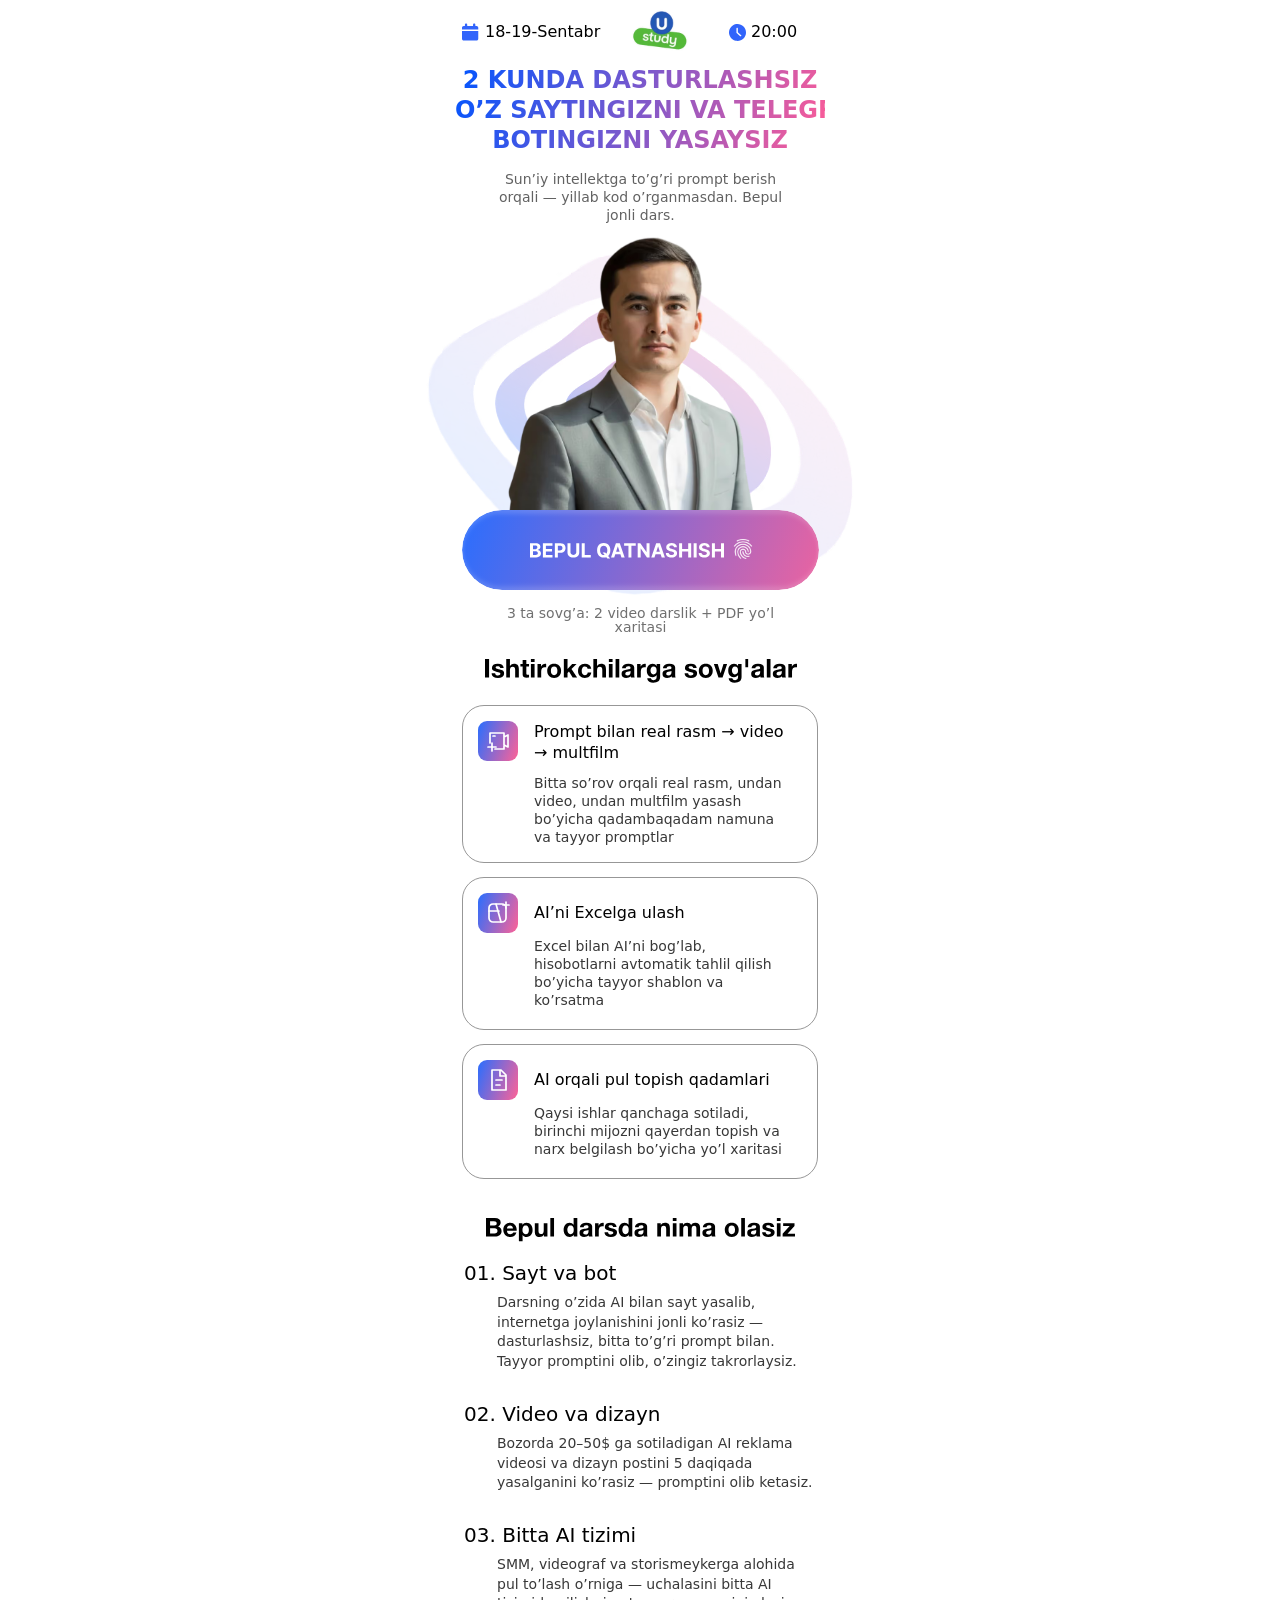
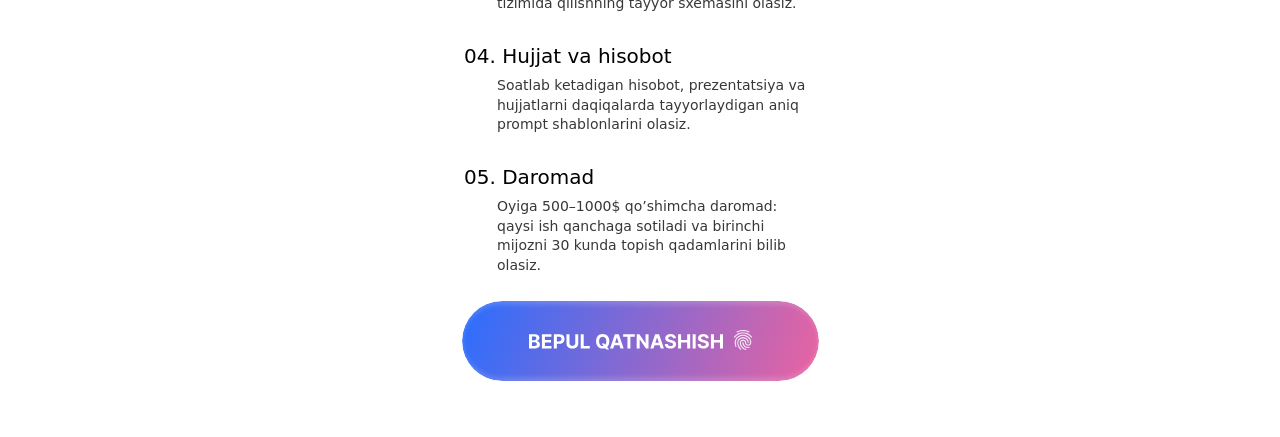
==== commit bbfb66d1: "fixed" ====
--- a/index.html
+++ b/index.html
@@ -3,18 +3,19 @@
 <head>
 <meta charset="utf-8">
 <meta name="viewport" content="width=390, viewport-fit=cover">
-<title>AI’ni biladigan xodimga aylaning — 2 kunlik bepul darsda</title>
-<meta name="description" content="18–19-sentabr, soat 20:00. Qaysi ishlar qanchaga sotiladi, birinchi mijozni qayerdan topish va narxni qanday belgilash — 2 kunlik bepul darsda.">
+<title>2 KUNDA DASTURLASHSIZ O’Z SAYTINGIZNI VA TELEGRAM BOTINGIZNI YASAYSIZ</title>
+<meta name="description" content="Sun’iy intellektga to’g’ri prompt berish orqali — yillab kod o’rganmasdan. Bepul jonli dars.">
 <meta name="theme-color" content="#ffffff">
-<meta property="og:title" content="AI’ni biladigan xodimga aylaning — 2 kunlik bepul darsda">
-<meta property="og:description" content="18–19-sentabr, 20:00 — bepul onlayn dars. 3 ta sovg’a: 2 video darslik + PDF yo’l xaritasi.">
+<meta property="og:title" content="2 KUNDA DASTURLASHSIZ O’Z SAYTINGIZNI VA TELEGRAM BOTINGIZNI YASAYSIZ">
+<meta property="og:description" content="Sun’iy intellektga to’g’ri prompt berish orqali — yillab kod o’rganmasdan. Bepul jonli dars.">
 <meta property="og:image" content="https://suniy-intellektt.vercel.app/assets/speaker.avif">
 <meta property="og:url" content="https://suniy-intellektt.vercel.app/">
 <meta property="og:type" content="website">
 <link rel="canonical" href="https://suniy-intellektt.vercel.app/">
 <link rel="icon" href="./assets/logo.avif">
 <style>
-:root{--blue:#3164fb;--gradient:linear-gradient(110deg,#286eff,#ff6296);--font:-apple-system,"Segoe UI",Roboto,system-ui,sans-serif}*,*::before,*::after{box-sizing:border-box}html{-webkit-text-size-adjust:100%}body{position:relative;margin:0;background:#fff;color:#000;font-family:var(--font);font-size:14px;line-height:1.3;-webkit-font-smoothing:antialiased}img,svg{display:block}button{font:inherit;cursor:pointer}p,h1,h2,h3{margin:0}.page{position:relative;z-index:1;width:390px;min-height:2001px;margin-inline:auto;overflow:hidden}.hero{position:relative;height:652px}.event{position:relative;height:65px}.event svg,.event p,.logo{position:absolute}.date-ico{left:17px;top:23px;width:17px;height:18px}.date-txt{left:40px;top:24.228px;font-size:16px;line-height:16px}.clock-ico{left:284px;top:24px;width:17px;height:17px}.clock-txt{left:306px;top:24.234px;width:45px;font-size:16px;line-height:16px;text-align:center}.logo{left:181px;top:-3px;width:68px;height:68px;background:url(./assets/logo.avif) center/contain no-repeat}.h1{position:absolute;left:13.703px;top:71.358px;width:369px;height:87px;background:url(./assets/txt/h1.svg) center/contain no-repeat}.intro{position:absolute;left:45px;top:170px;width:301px;font-size:14px;font-weight:500;line-height:18.2px;text-align:center;color:#626262}.hero-art{position:absolute;top:0;left:0;width:100%;height:718px;overflow:hidden;pointer-events:none}.ring{position:absolute;background-position:center;background-size:100% 100%;background-repeat:no-repeat;pointer-events:none}.ring-middle{left:calc(50% - 194.279px);top:255.734px;width:382px;height:340px;background-image:url(./assets/s1-ring-middle.avif)}.ring-inner{left:calc(50% - 98.641px);top:332.365px;width:191px;height:170px;background-image:url(./assets/s1-ring-inner.avif)}.ring-outer{left:calc(50% - 293.395px);top:160.908px;width:598px;height:557px;background-image:url(./assets/s1-ring-outer.avif)}.person{position:absolute;left:57px;top:236px;width:257px;height:303px;background:url(./assets/speaker.avif) center/100% 100% no-repeat}.cta{position:relative;display:block;width:357px;height:80px;margin-inline:auto;padding:0;border:0;border-radius:96px;background:url(./assets/txt/cta-bg.svg) center/100% 100% no-repeat;color:#fff}.cta-1{position:absolute;left:17px;top:510px}.cta-label{position:absolute;left:67.712px;top:32.645px;width:194px;height:16px}.cta-icon{position:absolute;left:271px;top:29px;width:20px;height:20px}.cta:focus-visible{outline:3px solid var(--blue);outline-offset:5px}.caption{position:absolute;left:46px;top:606px;width:299px;color:#707070;font-size:14px;line-height:14px;text-align:center}.section-title{position:relative;height:33px}.gifts-title{width:314px;margin-inline:auto}.gifts-title::before{content:"";position:absolute;left:1.88px;top:7.436px;width:312px;height:24px;background:url(./assets/txt/h2-gifts.svg) center/contain no-repeat}
+:root{--blue:#3164fb;--gradient:linear-gradient(110deg,#286eff,#ff6296);--font:-apple-system,"Segoe UI",Roboto,system-ui,sans-serif}*,*::before,*::after{box-sizing:border-box}html{-webkit-text-size-adjust:100%}body{position:relative;margin:0;background:#fff;color:#000;font-family:var(--font);font-size:14px;line-height:1.3;-webkit-font-smoothing:antialiased}img,svg{display:block}button{font:inherit;cursor:pointer}p,h1,h2,h3{margin:0}.page{position:relative;z-index:1;width:390px;min-height:2001px;margin-inline:auto;overflow:hidden}.hero{position:relative;height:652px}.event{position:relative;height:65px}.event svg,.event p,.logo{position:absolute}.date-ico{left:17px;top:23px;width:17px;height:18px}.date-txt{left:40px;top:24.228px;font-size:16px;line-height:16px}.clock-ico{left:284px;top:24px;width:17px;height:17px}.clock-txt{left:306px;top:24.234px;width:45px;font-size:16px;line-height:16px;text-align:center}.logo{left:181px;top:-3px;width:68px;height:68px;background:url(./assets/logo.avif) center/contain no-repeat}.h1{position:absolute;left:10px;top:65px;width:370px;font-family:var(--font);font-size:24px;font-weight:800;line-height:30px;text-align:center;background:linear-gradient(110deg,#0055ff,#ff5c96);-webkit-background-clip:text;background-clip:text;color:transparent}.headline-line{display:block;white-space:nowrap}.intro{position:absolute;left:45px;top:170px;width:301px;font-size:14px;font-weight:500;line-height:18.2px;text-align:center;color:#626262}.hero-art{position:absolute;top:0px;left:0;width:100%;height:718px;overflow:hidden;pointer-events:none}.ring{position:absolute;background-position:center;background-size:100% 100%;background-repeat:no-repeat;pointer-events:none}.ring-middle{left:calc(50% - 194.279px);top:255.734px;width:382px;height:340px;background-image:url(./assets/s1-ring-middle.avif)}.ring-inner{left:calc(50% - 98.641px);top:332.365px;width:191px;height:170px;background-image:url(./assets/s1-ring-inner.avif)}.ring-outer{left:calc(50% - 293.395px);top:160.908px;width:598px;height:557px;background-image:url(./assets/s1-ring-outer.avif)}.person{position:absolute;left:57px;top:236px;width:257px;height:303px;background:url(./assets/speaker.avif) center/100% 100% no-repeat}.cta{position:relative;display:block;width:357px;height:80px;margin-inline:auto;padding:0;border:0;border-radius:96px;background:url(./assets/txt/cta-bg.svg) center/100% 100% no-repeat;color:#fff}.cta-1{position:absolute;left:17px;top:510px}.cta-label{position:absolute;left:67.712px;top:32.645px;width:194px;height:16px}.cta-icon{position:absolute;left:271px;top:29px;width:20px;height:20px}.cta:focus-visible{outline:3px solid var(--blue);outline-offset:5px}.caption{position:absolute;left:46px;top:606px;width:299px;color:#707070;font-size:14px;line-height:14px;text-align:center}
+.section-title{position:relative;height:33px}.gifts-title{width:314px;margin-inline:auto}.gifts-title::before{content:"";position:absolute;left:1.88px;top:7.436px;width:312px;height:24px;background:url(./assets/txt/h2-gifts.svg) center/contain no-repeat}
 </style>
 <link rel="stylesheet" href="./css/main.css" media="print" onload="this.media='all'" />
 <noscript>
@@ -38,8 +39,8 @@
       <svg class="clock-ico" width="17" height="17" viewBox="0 0 17 17" fill="none" aria-hidden="true"><path d="M8.5 0C6.81886 0 5.17547 0.495364 3.77766 1.42345C2.37984 2.35154 1.29037 3.67066 0.647028 5.21401C0.00368291 6.75736 -0.164645 8.45562 0.163329 10.094C0.491303 11.7324 1.30085 13.2374 2.4896 14.4187C3.67834 15.5999 5.1929 16.4043 6.84173 16.7302C8.49057 17.0561 10.1996 16.8888 11.7528 16.2496C13.306 15.6103 14.6335 14.5277 15.5675 13.1387C16.5015 11.7498 17 10.1168 17 8.44625C17 6.20617 16.1045 4.05783 14.5104 2.47385C12.9163 0.88987 10.7543 0 8.5 0ZM12.1833 12.1204C12.1203 12.1892 12.0442 12.2449 11.9594 12.2843C11.8746 12.3237 11.7828 12.346 11.6893 12.3499C11.5957 12.3539 11.5024 12.3393 11.4145 12.3072C11.3267 12.275 11.2461 12.2259 11.1775 12.1626L7.63584 8.9671C7.56886 8.89826 7.51673 8.81656 7.48262 8.727C7.44852 8.63744 7.43317 8.54191 7.4375 8.44625V4.57505C7.4375 4.38838 7.51213 4.20935 7.64497 4.07735C7.77781 3.94535 7.95797 3.8712 8.14583 3.8712C8.3337 3.8712 8.51386 3.94535 8.6467 4.07735C8.77954 4.20935 8.85417 4.38838 8.85417 4.57505V8.13656L12.1338 11.1279C12.2725 11.2532 12.3556 11.428 12.3649 11.614C12.3742 11.8 12.3089 11.9821 12.1833 12.1204Z" fill="#3164FB"/></svg>
       <p class="clock-txt">20:00</p>
     </header>
-    <h1 id="hero-title" class="h1" aria-label="AI’ni biladigan xodimga aylaning — 2 kunlik bepul darsda"></h1>
-    <p class="intro">Qaysi ishlar qanchaga sotiladi, birinchi mijozni qayerdan topish va narxni qanday belgilash — 2 kunlik bepul darsda.</p>
+    <h1 id="hero-title" class="h1"><span class="headline-line">2 KUNDA DASTURLASHSIZ</span> <span class="headline-line">O’Z SAYTINGIZNI VA TELEGRAM</span> <span class="headline-line">BOTINGIZNI YASAYSIZ</span></h1>
+    <p class="intro">Sun’iy intellektga to’g’ri prompt berish orqali — yillab kod o’rganmasdan. Bepul jonli dars.</p>
     <div class="person" role="img" aria-label="Vebinar spikeri"></div>
     <button type="button" class="cta cta-1 registerBtn">
       <img class="cta-label" src="./assets/txt/cta.svg" alt="Bepul qatnashish" width="194" height="16" loading="lazy" decoding="async">
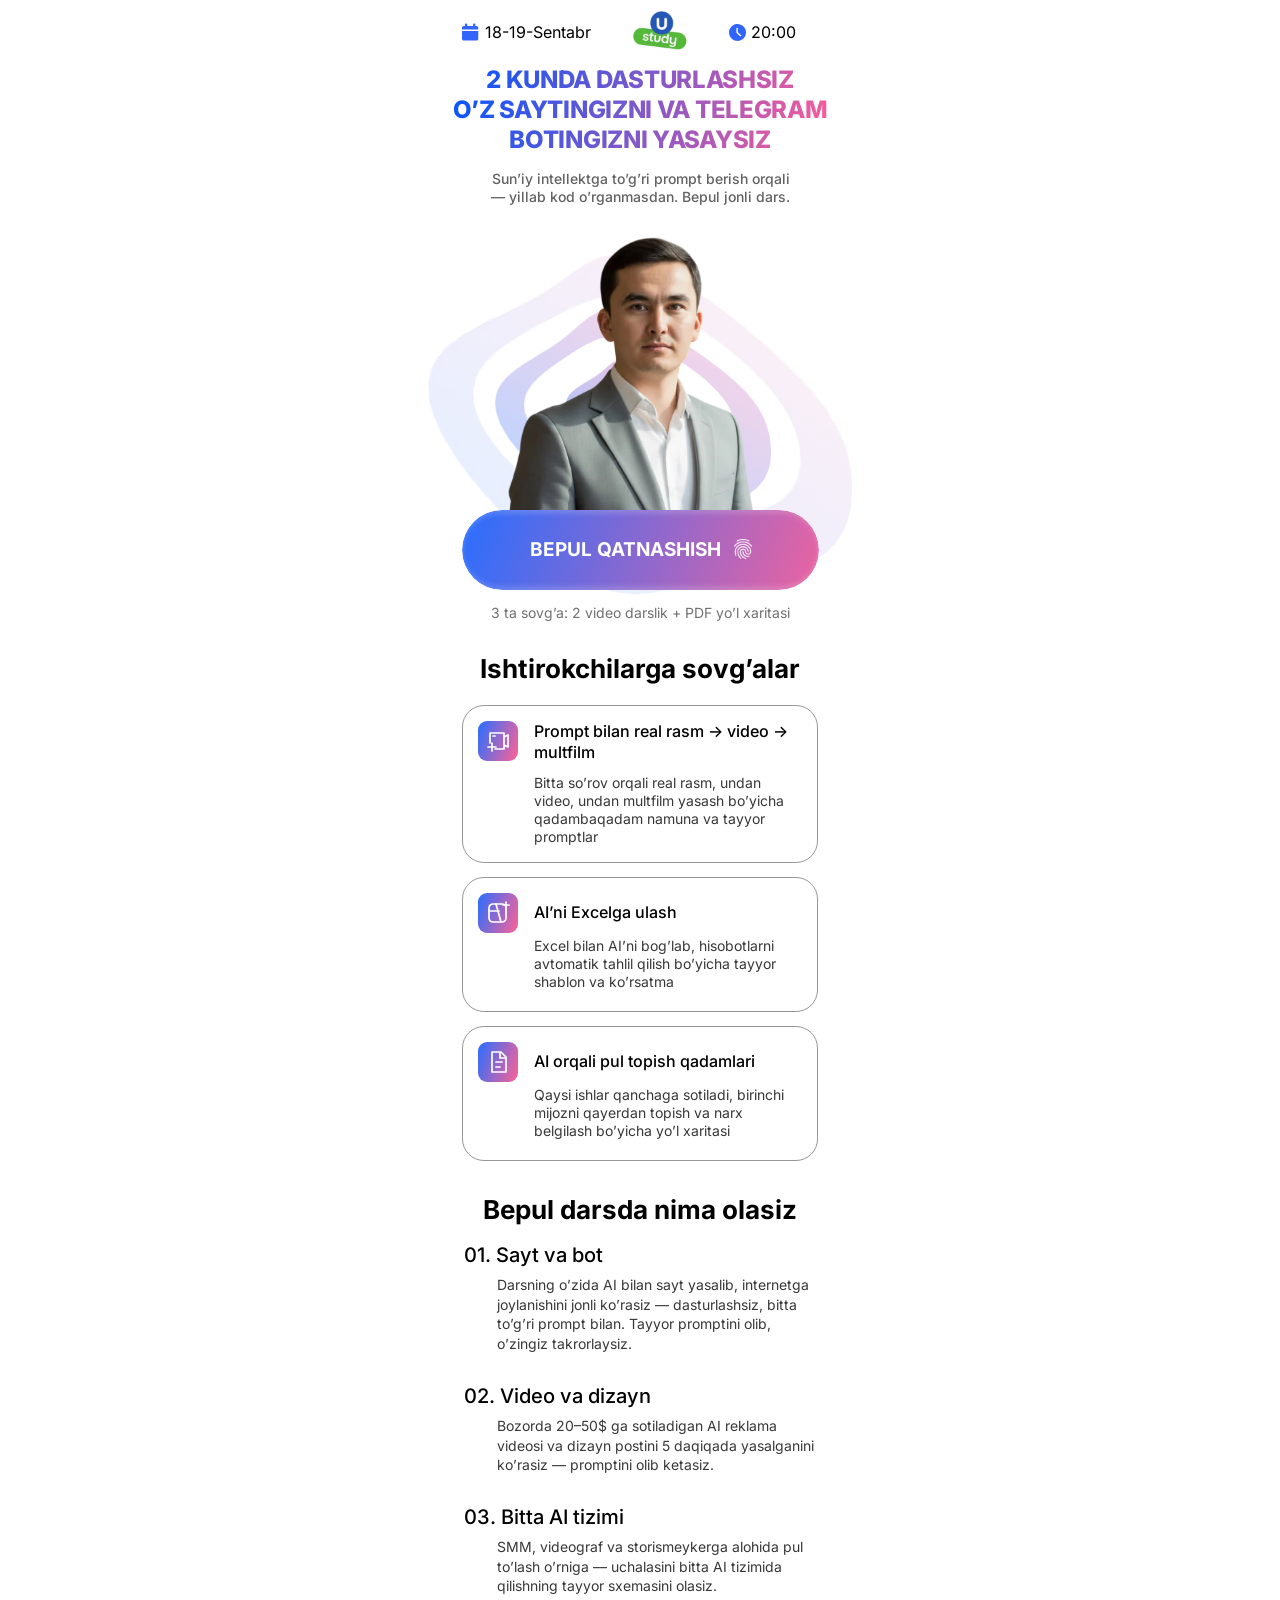
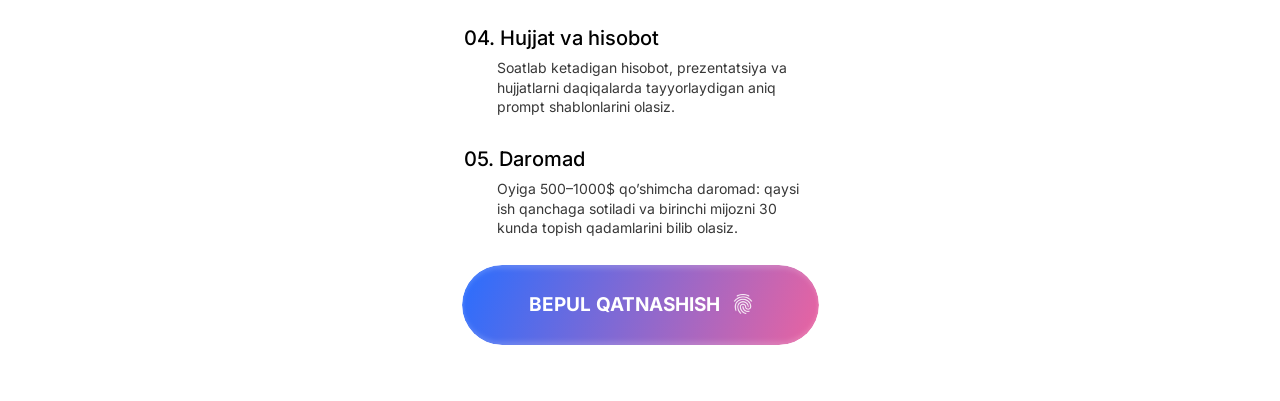
==== commit e2cba6a2: "fixed" ====
--- a/index.html
+++ b/index.html
@@ -14,8 +14,9 @@
 <link rel="canonical" href="https://suniy-intellektt.vercel.app/">
 <link rel="icon" href="./assets/logo.avif">
 <style>
-:root{--blue:#3164fb;--gradient:linear-gradient(110deg,#286eff,#ff6296);--font:-apple-system,"Segoe UI",Roboto,system-ui,sans-serif}*,*::before,*::after{box-sizing:border-box}html{-webkit-text-size-adjust:100%}body{position:relative;margin:0;background:#fff;color:#000;font-family:var(--font);font-size:14px;line-height:1.3;-webkit-font-smoothing:antialiased}img,svg{display:block}button{font:inherit;cursor:pointer}p,h1,h2,h3{margin:0}.page{position:relative;z-index:1;width:390px;min-height:2001px;margin-inline:auto;overflow:hidden}.hero{position:relative;height:652px}.event{position:relative;height:65px}.event svg,.event p,.logo{position:absolute}.date-ico{left:17px;top:23px;width:17px;height:18px}.date-txt{left:40px;top:24.228px;font-size:16px;line-height:16px}.clock-ico{left:284px;top:24px;width:17px;height:17px}.clock-txt{left:306px;top:24.234px;width:45px;font-size:16px;line-height:16px;text-align:center}.logo{left:181px;top:-3px;width:68px;height:68px;background:url(./assets/logo.avif) center/contain no-repeat}.h1{position:absolute;left:10px;top:65px;width:370px;font-family:var(--font);font-size:24px;font-weight:800;line-height:30px;text-align:center;background:linear-gradient(110deg,#0055ff,#ff5c96);-webkit-background-clip:text;background-clip:text;color:transparent}.headline-line{display:block;white-space:nowrap}.intro{position:absolute;left:45px;top:170px;width:301px;font-size:14px;font-weight:500;line-height:18.2px;text-align:center;color:#626262}.hero-art{position:absolute;top:0px;left:0;width:100%;height:718px;overflow:hidden;pointer-events:none}.ring{position:absolute;background-position:center;background-size:100% 100%;background-repeat:no-repeat;pointer-events:none}.ring-middle{left:calc(50% - 194.279px);top:255.734px;width:382px;height:340px;background-image:url(./assets/s1-ring-middle.avif)}.ring-inner{left:calc(50% - 98.641px);top:332.365px;width:191px;height:170px;background-image:url(./assets/s1-ring-inner.avif)}.ring-outer{left:calc(50% - 293.395px);top:160.908px;width:598px;height:557px;background-image:url(./assets/s1-ring-outer.avif)}.person{position:absolute;left:57px;top:236px;width:257px;height:303px;background:url(./assets/speaker.avif) center/100% 100% no-repeat}.cta{position:relative;display:block;width:357px;height:80px;margin-inline:auto;padding:0;border:0;border-radius:96px;background:url(./assets/txt/cta-bg.svg) center/100% 100% no-repeat;color:#fff}.cta-1{position:absolute;left:17px;top:510px}.cta-label{position:absolute;left:67.712px;top:32.645px;width:194px;height:16px}.cta-icon{position:absolute;left:271px;top:29px;width:20px;height:20px}.cta:focus-visible{outline:3px solid var(--blue);outline-offset:5px}.caption{position:absolute;left:46px;top:606px;width:299px;color:#707070;font-size:14px;line-height:14px;text-align:center}
-.section-title{position:relative;height:33px}.gifts-title{width:314px;margin-inline:auto}.gifts-title::before{content:"";position:absolute;left:1.88px;top:7.436px;width:312px;height:24px;background:url(./assets/txt/h2-gifts.svg) center/contain no-repeat}
+@font-face{font-family:Inter;src:url(./fonts/inter-latin-400-800.woff2) format("woff2");font-style:normal;font-weight:400 800;font-display:swap}@font-face{font-family:"Inter Fallback";src:local("Arial");size-adjust:104.971%;ascent-override:92.287%;descent-override:22.979%;line-gap-override:0%}
+:root{--blue:#3164fb;--gradient:linear-gradient(110deg,#286eff,#ff6296);--font:Inter,"Inter Fallback",Arial,sans-serif}*,*::before,*::after{box-sizing:border-box}html{-webkit-text-size-adjust:100%}body{position:relative;margin:0;background:#fff;color:#000;font-family:var(--font);font-size:14px;line-height:1.3;-webkit-font-smoothing:antialiased}img,svg{display:block}button{font:inherit;cursor:pointer}p,h1,h2,h3{margin:0}.page{position:relative;z-index:1;width:390px;min-height:2001px;margin-inline:auto;overflow:hidden}.hero{position:relative;height:652px}.event{position:relative;height:65px}.event svg,.event p,.logo{position:absolute}.date-ico{left:17px;top:23px;width:17px;height:18px}.date-txt{left:40px;top:24.228px;font-size:16px;line-height:16px}.clock-ico{left:284px;top:24px;width:17px;height:17px}.clock-txt{left:306px;top:24.234px;width:45px;font-size:16px;line-height:16px;text-align:center}.logo{left:181px;top:-3px;width:68px;height:68px;background:url(./assets/logo.avif) center/contain no-repeat}.h1{position:absolute;left:6px;top:65px;width:378px;font-family:var(--font);font-size:24px;font-weight:800;line-height:30px;text-align:center;letter-spacing:-.3px;background:linear-gradient(110deg,#0055ff,#ff5c96);-webkit-background-clip:text;background-clip:text;color:transparent}.headline-line{display:block;white-space:nowrap}.intro{position:absolute;left:45px;top:170px;width:301px;font-size:14px;font-weight:500;line-height:18.2px;text-align:center;color:#626262}.hero-art{position:absolute;top:0px;left:0;width:100%;height:718px;overflow:hidden;pointer-events:none}.ring{position:absolute;background-position:center;background-size:100% 100%;background-repeat:no-repeat;pointer-events:none}.ring-middle{left:calc(50% - 194.279px);top:255.734px;width:382px;height:340px;background-image:url(./assets/s1-ring-middle.avif)}.ring-inner{left:calc(50% - 98.641px);top:332.365px;width:191px;height:170px;background-image:url(./assets/s1-ring-inner.avif)}.ring-outer{left:calc(50% - 293.395px);top:160.908px;width:598px;height:557px;background-image:url(./assets/s1-ring-outer.avif)}.person{position:absolute;left:57px;top:236px;width:257px;height:303px;background:url(./assets/speaker.avif) center/100% 100% no-repeat}.cta{position:relative;display:block;width:357px;height:80px;margin-inline:auto;padding:0;border:0;border-radius:96px;background:url(./assets/txt/cta-bg.svg) center/100% 100% no-repeat;color:#fff}.cta-1{position:absolute;left:17px;top:510px}.cta-label{position:absolute;left:59px;top:30px;width:208px;font-family:var(--font);font-size:19px;font-weight:700;line-height:20px;text-align:center;white-space:nowrap}.cta-icon{position:absolute;left:271px;top:29px;width:20px;height:20px}.cta:focus-visible{outline:3px solid var(--blue);outline-offset:5px}.caption{position:absolute;left:46px;top:606px;width:299px;color:#707070;font-size:14px;line-height:14px;text-align:center}
+.section-title{position:relative;height:33px;font-family:var(--font);font-size:26px;font-weight:700;line-height:33px;text-align:center}.gifts-title{width:378px;margin-inline:auto}
 </style>
 <link rel="stylesheet" href="./css/main.css" media="print" onload="this.media='all'" />
 <noscript>
@@ -43,13 +44,13 @@
     <p class="intro">Sun’iy intellektga to’g’ri prompt berish orqali — yillab kod o’rganmasdan. Bepul jonli dars.</p>
     <div class="person" role="img" aria-label="Vebinar spikeri"></div>
     <button type="button" class="cta cta-1 registerBtn">
-      <img class="cta-label" src="./assets/txt/cta.svg" alt="Bepul qatnashish" width="194" height="16" loading="lazy" decoding="async">
+      <span class="cta-label">BEPUL QATNASHISH</span>
       <img class="cta-icon" src="./assets/s1-fingerprint.avif" alt="" width="20" height="20" loading="lazy" decoding="async">
     </button>
     <p class="caption">3 ta sovg’a: 2 video darslik + PDF yo’l xaritasi</p>
   </section>
   <section class="gifts" aria-labelledby="gifts-title">
-    <h2 id="gifts-title" class="section-title gifts-title" aria-label="Ishtirokchilarga sovg’alar"></h2>
+    <h2 id="gifts-title" class="section-title gifts-title">Ishtirokchilarga sovg’alar</h2>
     <div class="gift-list">
       <article class="gift-card">
         <span class="gift-icon" aria-hidden="true"><svg viewBox="0 0 24 24" fill="none" stroke="currentColor" stroke-width="1.7" stroke-linecap="round" stroke-linejoin="round"><path d="M4 14V4h14v16H9M18 8l4-2v12l-4-2M2 18h8m-4-4v8M7 7h2"/></svg></span>
@@ -69,7 +70,7 @@
     </div>
   </section>
   <section class="lessons" aria-labelledby="lessons-title">
-    <h2 id="lessons-title" class="section-title lessons-title" aria-label="Bepul darsda nima olasiz"></h2>
+    <h2 id="lessons-title" class="section-title lessons-title">Bepul darsda nima olasiz</h2>
     <div class="lesson-list">
       <article class="lesson">
         <h3>01. Sayt va bot</h3>
@@ -94,7 +95,7 @@
     </div>
   </section>
     <button type="button" class="cta cta-2 registerBtn">
-      <img class="cta-label" src="./assets/txt/cta.svg" alt="Bepul qatnashish" width="194" height="16" loading="lazy" decoding="async">
+      <span class="cta-label">BEPUL QATNASHISH</span>
       <img class="cta-icon" src="./assets/s1-fingerprint.avif" alt="" width="20" height="20" loading="lazy" decoding="async">
     </button>
 </main>
--- a/css/main.css
+++ b/css/main.css
@@ -1 +1 @@
-.gift-list{display:grid;gap:14px;width:356px;margin:20px auto 0}.gift-card{position:relative;min-height:135px;padding:24px 29px 20px 71px;border:1px solid #979797;border-radius:22px;background:#fff}.gift-card:first-child{min-height:158px;padding-top:15px;padding-bottom:16px}.gift-icon{position:absolute;left:15px;top:15px;display:grid;place-items:center;width:40px;height:40px;border-radius:9px;background:var(--gradient);color:#fff}.gift-icon svg{width:24px;height:24px}.gift-card h3{font-size:16px;font-weight:500;line-height:21px}.gift-card p{margin-top:14px;font-size:14px;line-height:18px;color:#383838}.gift-card:first-child p{margin-top:11px}.lessons{margin-top:32px}.lessons-title{width:311px;margin-inline:auto}.lessons-title::before{content:"";position:absolute;left:1px;top:7.436px;width:309px;height:24px;background:url(../assets/txt/h2-learn.svg) center/contain no-repeat}.lesson-list{display:grid;gap:28px;width:353px;margin:16px 0 0 19px}.lesson{min-height:93px}.lesson:first-child{min-height:113px}.lesson h3{font-size:20px;font-weight:500;line-height:26px}.lesson p{width:320px;margin:7px 0 0 33px;color:#383838;font-size:14px;line-height:19.6px}.cta-2{margin-top:26px;margin-bottom:56px}@media(prefers-reduced-motion:reduce){*{transition-duration:.001ms!important}}.homeModal,.homeModalOverlay{position:fixed;top:0;left:0;width:100%;height:100vh}.homeModal{z-index:30;display:flex;justify-content:center;align-items:center}.homeModalOverlay{background-color:rgba(0,0,0,.3);backdrop-filter:blur(5px)}.homeFormContainer{position:fixed;top:50%;left:50%;transform:translate(-50%,-50%);z-index:30;width:100%;max-width:520px;margin:0 20px;padding:20px 40px 40px;background-color:#fff;color:#000;border-radius:8px;box-shadow:0 4px 12px rgba(0,0,0,.1)}.homeFormTop{display:flex;justify-content:space-between}.homeFormTopTitle{margin:0 auto 20px;font-family:system-ui,-apple-system,BlinkMacSystemFont,"Segoe UI",sans-serif;font-size:clamp(21px,6.6vw,24px);font-weight:600;text-align:center;color:#000}.closeButton{position:absolute;top:20px;right:20px;display:flex;justify-content:center;align-items:center;padding:4px;background:0 0;border:none;color:#000;cursor:pointer}.homeFormErrorText{margin-bottom:12px;padding:5px 0;font-family:system-ui,-apple-system,BlinkMacSystemFont,"Segoe UI",sans-serif;font-size:14px;color:#e53e3e}.HomeFormRowInput,.HomeFormRowLabel{font-family:system-ui,-apple-system,BlinkMacSystemFont,"Segoe UI",sans-serif;font-size:18px}.HomeFormRow{margin-bottom:20px}.HomeFormRowLabel{display:block;margin-bottom:6px;color:#000}.HomeFormRowInput{width:100%;height:50px;min-height:48px;padding:10px 16px;border:1px solid #c9c9c9;border-radius:6px;background-color:#f3f7f8;font-weight:400;outline:0;transition:border-color .2s}.HomeFormRowInput:focus{border-color:#3164FB}.HomeFormRowInput::placeholder{color:#aaa}.HomeFormBtn{position:relative;display:flex;align-items:center;justify-content:center;width:100%;height:60px;border:none;border-radius:10px;background-color:#3164FB;color:#fff;font-family:sans-serif;font-size:28px;font-weight:700;text-transform:uppercase;cursor:pointer;transition:.3s}.phone-input-container{position:relative;display:flex;align-items:center;border:1px solid #c9c9c9;border-radius:6px;background-color:transparent}.phone-input-container:focus-within{border-color:#3164FB}.phone-field{flex:1}.selected-code{display:flex;margin-left:10px}.selected-country{display:flex;align-items:center;min-height:50px;min-width:max-content;padding:10px 0 10px 10px;border:none;border-radius:6px;background-color:transparent;font-family:sans-serif!important;font-size:18px;font-weight:400!important;cursor:pointer}.selected-flag,.country-flag{display:inline-block;min-width:22px;text-align:center}.country-dropdown{position:absolute;top:110%;left:0;width:100%;max-height:200px;overflow-y:auto;background-color:#fff;border:1px solid #c9c9c9;border-radius:6px;box-shadow:0 4px 12px rgba(0,0,0,.1);z-index:40;font-family:sans-serif!important;font-weight:400!important}@media screen and (max-width:768px){.homeFormContainer{max-width:100%;height:100vh;margin:0;padding:80px 20px 20px;border-radius:6px}.homeFormTopTitle{max-width:408px;margin:0 auto 15px;font-weight:700;text-align:center}.homeFormTop{flex-direction:column;align-items:flex-start}.closeButton{top:0;left:0;width:100%;height:50px;padding-right:20px;justify-content:end;background-color:#000;color:#fff}.homeFormErrorText{margin-bottom:8px;font-size:12px}.HomeFormRowLabel{margin-bottom:6px}.HomeFormRowInput{min-height:40px;padding:0 12px;background-color:transparent}.HomeFormRowInput::placeholder{color:#a3a3a3}.HomeFormBtn{margin-top:24px;font-size:18px;font-weight:700}}@media screen and (max-width:480px){.homeFormContainer{max-width:100%;height:100vh;margin:0;padding:80px 20px 20px;border-radius:6px}.homeFormTopTitle{margin:0 auto 15px;text-align:center}.homeFormErrorText{margin-bottom:8px;font-size:12px}.HomeFormRowLabel{margin-bottom:6px}.HomeFormRowInput{min-height:40px;padding:0 12px;border-radius:10px;background-color:transparent}.HomeFormRowInput::placeholder{color:#a3a3a3}.HomeFormBtn{height:50px;margin-top:24px;padding:10px 0;font-size:16px}}.country-option{display:flex;justify-content:space-between;align-items:center;padding:10px;font-family:sans-serif;font-weight:400!important;cursor:pointer}.country-option:hover{background-color:#f3f7f8}.country-option.selected{background-color:#e6f0fa}
+.gift-list{display:grid;gap:14px;width:356px;margin:20px auto 0}.gift-card{position:relative;min-height:135px;padding:24px 29px 20px 71px;border:1px solid #979797;border-radius:22px;background:#fff}.gift-card:first-child{min-height:158px;padding-top:15px;padding-bottom:16px}.gift-icon{position:absolute;left:15px;top:15px;display:grid;place-items:center;width:40px;height:40px;border-radius:9px;background:var(--gradient);color:#fff}.gift-icon svg{width:24px;height:24px}.gift-card h3{font-size:16px;font-weight:500;line-height:21px}.gift-card p{margin-top:14px;font-size:14px;line-height:18px;color:#383838}.gift-card:first-child p{margin-top:11px}.lessons{margin-top:32px}.lessons-title{width:378px;margin-inline:auto}.lesson-list{display:grid;gap:28px;width:353px;margin:16px 0 0 19px}.lesson{min-height:93px}.lesson:first-child{min-height:113px}.lesson h3{font-size:20px;font-weight:500;line-height:26px}.lesson p{width:320px;margin:7px 0 0 33px;color:#383838;font-size:14px;line-height:19.6px}.cta-2{margin-top:26px;margin-bottom:56px}@media(prefers-reduced-motion:reduce){*{transition-duration:.001ms!important}}.homeModal,.homeModalOverlay{position:fixed;top:0;left:0;width:100%;height:100vh}.homeModal{z-index:30;display:flex;justify-content:center;align-items:center}.homeModalOverlay{background-color:rgba(0,0,0,.3);backdrop-filter:blur(5px)}.homeFormContainer{position:fixed;top:50%;left:50%;transform:translate(-50%,-50%);z-index:30;width:100%;max-width:520px;margin:0 20px;padding:20px 40px 40px;background-color:#fff;color:#000;border-radius:8px;box-shadow:0 4px 12px rgba(0,0,0,.1)}.homeFormTop{display:flex;justify-content:space-between}.homeFormTopTitle{margin:0 auto 20px;font-family:var(--font);font-size:clamp(21px,6.6vw,24px);font-weight:600;text-align:center;color:#000}.closeButton{position:absolute;top:20px;right:20px;display:flex;justify-content:center;align-items:center;padding:4px;background:0 0;border:none;color:#000;cursor:pointer}.homeFormErrorText{margin-bottom:12px;padding:5px 0;font-family:var(--font);font-size:14px;color:#e53e3e}.HomeFormRowInput,.HomeFormRowLabel{font-family:var(--font);font-size:18px}.HomeFormRow{margin-bottom:20px}.HomeFormRowLabel{display:block;margin-bottom:6px;color:#000}.HomeFormRowInput{width:100%;height:50px;min-height:48px;padding:10px 16px;border:1px solid #c9c9c9;border-radius:6px;background-color:#f3f7f8;font-weight:400;outline:0;transition:border-color .2s}.HomeFormRowInput:focus{border-color:#3164FB}.HomeFormRowInput::placeholder{color:#aaa}.HomeFormBtn{position:relative;display:flex;align-items:center;justify-content:center;width:100%;height:60px;border:none;border-radius:10px;background-color:#3164FB;color:#fff;font-family:var(--font);font-size:28px;font-weight:700;text-transform:uppercase;cursor:pointer;transition:.3s}.phone-input-container{position:relative;display:flex;align-items:center;border:1px solid #c9c9c9;border-radius:6px;background-color:transparent}.phone-input-container:focus-within{border-color:#3164FB}.phone-field{flex:1}.selected-code{display:flex;margin-left:10px}.selected-country{display:flex;align-items:center;min-height:50px;min-width:max-content;padding:10px 0 10px 10px;border:none;border-radius:6px;background-color:transparent;font-family:var(--font)!important;font-size:18px;font-weight:400!important;cursor:pointer}.selected-flag,.country-flag{display:inline-block;min-width:22px;text-align:center}.country-dropdown{position:absolute;top:110%;left:0;width:100%;max-height:200px;overflow-y:auto;background-color:#fff;border:1px solid #c9c9c9;border-radius:6px;box-shadow:0 4px 12px rgba(0,0,0,.1);z-index:40;font-family:var(--font)!important;font-weight:400!important}@media screen and (max-width:768px){.homeFormContainer{max-width:100%;height:100vh;margin:0;padding:80px 20px 20px;border-radius:6px}.homeFormTopTitle{max-width:408px;margin:0 auto 15px;font-weight:700;text-align:center}.homeFormTop{flex-direction:column;align-items:flex-start}.closeButton{top:0;left:0;width:100%;height:50px;padding-right:20px;justify-content:end;background-color:#000;color:#fff}.homeFormErrorText{margin-bottom:8px;font-size:12px}.HomeFormRowLabel{margin-bottom:6px}.HomeFormRowInput{min-height:40px;padding:0 12px;background-color:transparent}.HomeFormRowInput::placeholder{color:#a3a3a3}.HomeFormBtn{margin-top:24px;font-size:18px;font-weight:700}}@media screen and (max-width:480px){.homeFormContainer{max-width:100%;height:100vh;margin:0;padding:80px 20px 20px;border-radius:6px}.homeFormTopTitle{margin:0 auto 15px;text-align:center}.homeFormErrorText{margin-bottom:8px;font-size:12px}.HomeFormRowLabel{margin-bottom:6px}.HomeFormRowInput{min-height:40px;padding:0 12px;border-radius:10px;background-color:transparent}.HomeFormRowInput::placeholder{color:#a3a3a3}.HomeFormBtn{height:50px;margin-top:24px;padding:10px 0;font-size:16px}}.country-option{display:flex;justify-content:space-between;align-items:center;padding:10px;font-family:var(--font);font-weight:400!important;cursor:pointer}.country-option:hover{background-color:#f3f7f8}.country-option.selected{background-color:#e6f0fa}
--- a/css/main.css
+++ b/css/main.css
@@ -1 +1 @@
-.gift-list{display:grid;gap:14px;width:356px;margin:20px auto 0}.gift-card{position:relative;min-height:135px;padding:24px 29px 20px 71px;border:1px solid #979797;border-radius:22px;background:#fff}.gift-card:first-child{min-height:158px;padding-top:15px;padding-bottom:16px}.gift-icon{position:absolute;left:15px;top:15px;display:grid;place-items:center;width:40px;height:40px;border-radius:9px;background:var(--gradient);color:#fff}.gift-icon svg{width:24px;height:24px}.gift-card h3{font-size:16px;font-weight:500;line-height:21px}.gift-card p{margin-top:14px;font-size:14px;line-height:18px;color:#383838}.gift-card:first-child p{margin-top:11px}.lessons{margin-top:32px}.lessons-title{width:311px;margin-inline:auto}.lessons-title::before{content:"";position:absolute;left:1px;top:7.436px;width:309px;height:24px;background:url(../assets/txt/h2-learn.svg) center/contain no-repeat}.lesson-list{display:grid;gap:28px;width:353px;margin:16px 0 0 19px}.lesson{min-height:93px}.lesson:first-child{min-height:113px}.lesson h3{font-size:20px;font-weight:500;line-height:26px}.lesson p{width:320px;margin:7px 0 0 33px;color:#383838;font-size:14px;line-height:19.6px}.cta-2{margin-top:26px;margin-bottom:56px}@media(prefers-reduced-motion:reduce){*{transition-duration:.001ms!important}}.homeModal,.homeModalOverlay{position:fixed;top:0;left:0;width:100%;height:100vh}.homeModal{z-index:30;display:flex;justify-content:center;align-items:center}.homeModalOverlay{background-color:rgba(0,0,0,.3);backdrop-filter:blur(5px)}.homeFormContainer{position:fixed;top:50%;left:50%;transform:translate(-50%,-50%);z-index:30;width:100%;max-width:520px;margin:0 20px;padding:20px 40px 40px;background-color:#fff;color:#000;border-radius:8px;box-shadow:0 4px 12px rgba(0,0,0,.1)}.homeFormTop{display:flex;justify-content:space-between}.homeFormTopTitle{margin:0 auto 20px;font-family:system-ui,-apple-system,BlinkMacSystemFont,"Segoe UI",sans-serif;font-size:clamp(21px,6.6vw,24px);font-weight:600;text-align:center;color:#000}.closeButton{position:absolute;top:20px;right:20px;display:flex;justify-content:center;align-items:center;padding:4px;background:0 0;border:none;color:#000;cursor:pointer}.homeFormErrorText{margin-bottom:12px;padding:5px 0;font-family:system-ui,-apple-system,BlinkMacSystemFont,"Segoe UI",sans-serif;font-size:14px;color:#e53e3e}.HomeFormRowInput,.HomeFormRowLabel{font-family:system-ui,-apple-system,BlinkMacSystemFont,"Segoe UI",sans-serif;font-size:18px}.HomeFormRow{margin-bottom:20px}.HomeFormRowLabel{display:block;margin-bottom:6px;color:#000}.HomeFormRowInput{width:100%;height:50px;min-height:48px;padding:10px 16px;border:1px solid #c9c9c9;border-radius:6px;background-color:#f3f7f8;font-weight:400;outline:0;transition:border-color .2s}.HomeFormRowInput:focus{border-color:#3164FB}.HomeFormRowInput::placeholder{color:#aaa}.HomeFormBtn{position:relative;display:flex;align-items:center;justify-content:center;width:100%;height:60px;border:none;border-radius:10px;background-color:#3164FB;color:#fff;font-family:sans-serif;font-size:28px;font-weight:700;text-transform:uppercase;cursor:pointer;transition:.3s}.phone-input-container{position:relative;display:flex;align-items:center;border:1px solid #c9c9c9;border-radius:6px;background-color:transparent}.phone-input-container:focus-within{border-color:#3164FB}.phone-field{flex:1}.selected-code{display:flex;margin-left:10px}.selected-country{display:flex;align-items:center;min-height:50px;min-width:max-content;padding:10px 0 10px 10px;border:none;border-radius:6px;background-color:transparent;font-family:sans-serif!important;font-size:18px;font-weight:400!important;cursor:pointer}.selected-flag,.country-flag{display:inline-block;min-width:22px;text-align:center}.country-dropdown{position:absolute;top:110%;left:0;width:100%;max-height:200px;overflow-y:auto;background-color:#fff;border:1px solid #c9c9c9;border-radius:6px;box-shadow:0 4px 12px rgba(0,0,0,.1);z-index:40;font-family:sans-serif!important;font-weight:400!important}@media screen and (max-width:768px){.homeFormContainer{max-width:100%;height:100vh;margin:0;padding:80px 20px 20px;border-radius:6px}.homeFormTopTitle{max-width:408px;margin:0 auto 15px;font-weight:700;text-align:center}.homeFormTop{flex-direction:column;align-items:flex-start}.closeButton{top:0;left:0;width:100%;height:50px;padding-right:20px;justify-content:end;background-color:#000;color:#fff}.homeFormErrorText{margin-bottom:8px;font-size:12px}.HomeFormRowLabel{margin-bottom:6px}.HomeFormRowInput{min-height:40px;padding:0 12px;background-color:transparent}.HomeFormRowInput::placeholder{color:#a3a3a3}.HomeFormBtn{margin-top:24px;font-size:18px;font-weight:700}}@media screen and (max-width:480px){.homeFormContainer{max-width:100%;height:100vh;margin:0;padding:80px 20px 20px;border-radius:6px}.homeFormTopTitle{margin:0 auto 15px;text-align:center}.homeFormErrorText{margin-bottom:8px;font-size:12px}.HomeFormRowLabel{margin-bottom:6px}.HomeFormRowInput{min-height:40px;padding:0 12px;border-radius:10px;background-color:transparent}.HomeFormRowInput::placeholder{color:#a3a3a3}.HomeFormBtn{height:50px;margin-top:24px;padding:10px 0;font-size:16px}}.country-option{display:flex;justify-content:space-between;align-items:center;padding:10px;font-family:sans-serif;font-weight:400!important;cursor:pointer}.country-option:hover{background-color:#f3f7f8}.country-option.selected{background-color:#e6f0fa}
+.gift-list{display:grid;gap:14px;width:356px;margin:20px auto 0}.gift-card{position:relative;min-height:135px;padding:24px 29px 20px 71px;border:1px solid #979797;border-radius:22px;background:#fff}.gift-card:first-child{min-height:158px;padding-top:15px;padding-bottom:16px}.gift-icon{position:absolute;left:15px;top:15px;display:grid;place-items:center;width:40px;height:40px;border-radius:9px;background:var(--gradient);color:#fff}.gift-icon svg{width:24px;height:24px}.gift-card h3{font-size:16px;font-weight:500;line-height:21px}.gift-card p{margin-top:14px;font-size:14px;line-height:18px;color:#383838}.gift-card:first-child p{margin-top:11px}.lessons{margin-top:32px}.lessons-title{width:378px;margin-inline:auto}.lesson-list{display:grid;gap:28px;width:353px;margin:16px 0 0 19px}.lesson{min-height:93px}.lesson:first-child{min-height:113px}.lesson h3{font-size:20px;font-weight:500;line-height:26px}.lesson p{width:320px;margin:7px 0 0 33px;color:#383838;font-size:14px;line-height:19.6px}.cta-2{margin-top:26px;margin-bottom:56px}@media(prefers-reduced-motion:reduce){*{transition-duration:.001ms!important}}.homeModal,.homeModalOverlay{position:fixed;top:0;left:0;width:100%;height:100vh}.homeModal{z-index:30;display:flex;justify-content:center;align-items:center}.homeModalOverlay{background-color:rgba(0,0,0,.3);backdrop-filter:blur(5px)}.homeFormContainer{position:fixed;top:50%;left:50%;transform:translate(-50%,-50%);z-index:30;width:100%;max-width:520px;margin:0 20px;padding:20px 40px 40px;background-color:#fff;color:#000;border-radius:8px;box-shadow:0 4px 12px rgba(0,0,0,.1)}.homeFormTop{display:flex;justify-content:space-between}.homeFormTopTitle{margin:0 auto 20px;font-family:var(--font);font-size:clamp(21px,6.6vw,24px);font-weight:600;text-align:center;color:#000}.closeButton{position:absolute;top:20px;right:20px;display:flex;justify-content:center;align-items:center;padding:4px;background:0 0;border:none;color:#000;cursor:pointer}.homeFormErrorText{margin-bottom:12px;padding:5px 0;font-family:var(--font);font-size:14px;color:#e53e3e}.HomeFormRowInput,.HomeFormRowLabel{font-family:var(--font);font-size:18px}.HomeFormRow{margin-bottom:20px}.HomeFormRowLabel{display:block;margin-bottom:6px;color:#000}.HomeFormRowInput{width:100%;height:50px;min-height:48px;padding:10px 16px;border:1px solid #c9c9c9;border-radius:6px;background-color:#f3f7f8;font-weight:400;outline:0;transition:border-color .2s}.HomeFormRowInput:focus{border-color:#3164FB}.HomeFormRowInput::placeholder{color:#aaa}.HomeFormBtn{position:relative;display:flex;align-items:center;justify-content:center;width:100%;height:60px;border:none;border-radius:10px;background-color:#3164FB;color:#fff;font-family:var(--font);font-size:28px;font-weight:700;text-transform:uppercase;cursor:pointer;transition:.3s}.phone-input-container{position:relative;display:flex;align-items:center;border:1px solid #c9c9c9;border-radius:6px;background-color:transparent}.phone-input-container:focus-within{border-color:#3164FB}.phone-field{flex:1}.selected-code{display:flex;margin-left:10px}.selected-country{display:flex;align-items:center;min-height:50px;min-width:max-content;padding:10px 0 10px 10px;border:none;border-radius:6px;background-color:transparent;font-family:var(--font)!important;font-size:18px;font-weight:400!important;cursor:pointer}.selected-flag,.country-flag{display:inline-block;min-width:22px;text-align:center}.country-dropdown{position:absolute;top:110%;left:0;width:100%;max-height:200px;overflow-y:auto;background-color:#fff;border:1px solid #c9c9c9;border-radius:6px;box-shadow:0 4px 12px rgba(0,0,0,.1);z-index:40;font-family:var(--font)!important;font-weight:400!important}@media screen and (max-width:768px){.homeFormContainer{max-width:100%;height:100vh;margin:0;padding:80px 20px 20px;border-radius:6px}.homeFormTopTitle{max-width:408px;margin:0 auto 15px;font-weight:700;text-align:center}.homeFormTop{flex-direction:column;align-items:flex-start}.closeButton{top:0;left:0;width:100%;height:50px;padding-right:20px;justify-content:end;background-color:#000;color:#fff}.homeFormErrorText{margin-bottom:8px;font-size:12px}.HomeFormRowLabel{margin-bottom:6px}.HomeFormRowInput{min-height:40px;padding:0 12px;background-color:transparent}.HomeFormRowInput::placeholder{color:#a3a3a3}.HomeFormBtn{margin-top:24px;font-size:18px;font-weight:700}}@media screen and (max-width:480px){.homeFormContainer{max-width:100%;height:100vh;margin:0;padding:80px 20px 20px;border-radius:6px}.homeFormTopTitle{margin:0 auto 15px;text-align:center}.homeFormErrorText{margin-bottom:8px;font-size:12px}.HomeFormRowLabel{margin-bottom:6px}.HomeFormRowInput{min-height:40px;padding:0 12px;border-radius:10px;background-color:transparent}.HomeFormRowInput::placeholder{color:#a3a3a3}.HomeFormBtn{height:50px;margin-top:24px;padding:10px 0;font-size:16px}}.country-option{display:flex;justify-content:space-between;align-items:center;padding:10px;font-family:var(--font);font-weight:400!important;cursor:pointer}.country-option:hover{background-color:#f3f7f8}.country-option.selected{background-color:#e6f0fa}
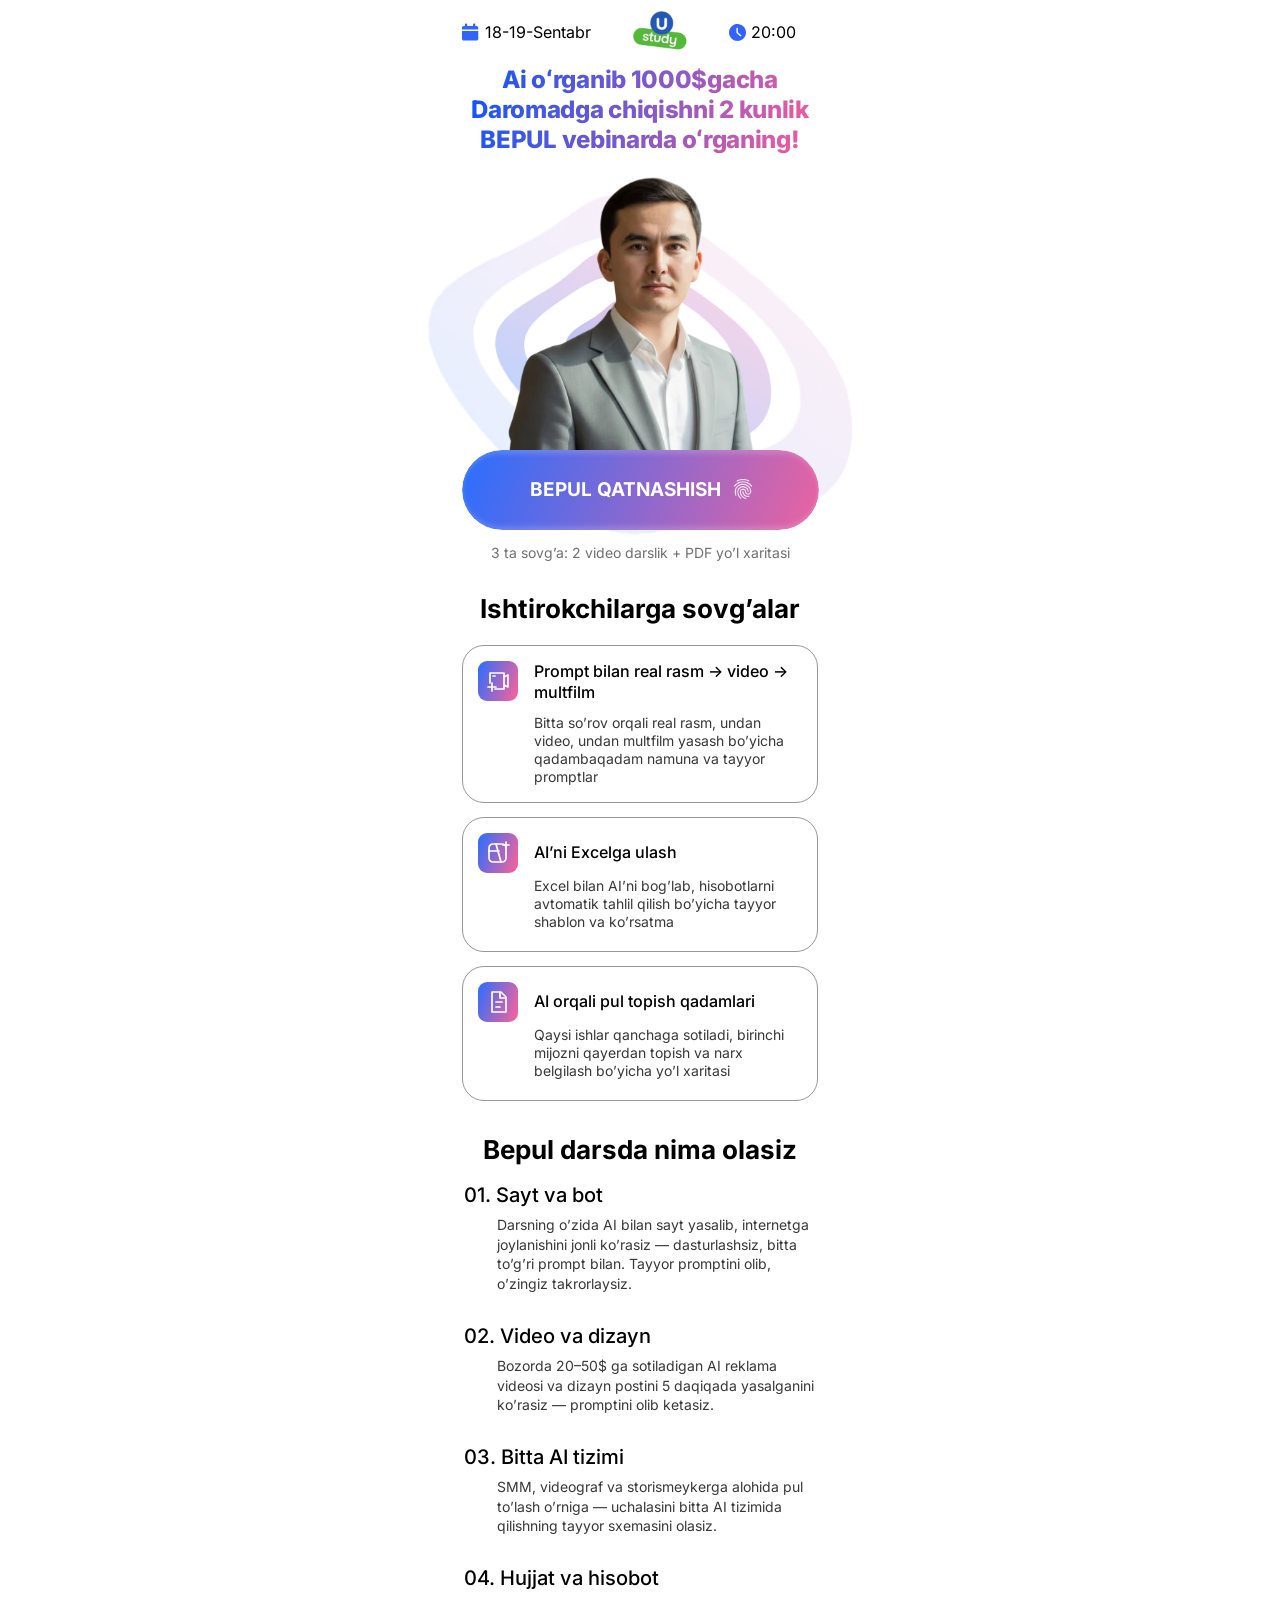
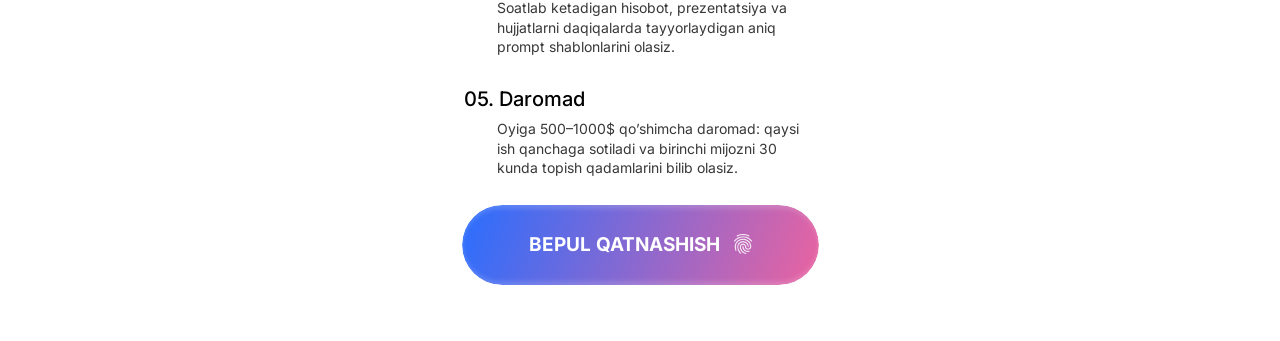
==== commit 267b8e71: "added ew 2 sites" ====
--- a/index.html
+++ b/index.html
@@ -3,10 +3,10 @@
 <head>
 <meta charset="utf-8">
 <meta name="viewport" content="width=390, viewport-fit=cover">
-<title>2 KUNDA DASTURLASHSIZ O’Z SAYTINGIZNI VA TELEGRAM BOTINGIZNI YASAYSIZ</title>
+<title>Ai oʻrganib 1000$gacha Daromadga chiqishni 2 kunlik BEPUL vebinarda oʻrganing!</title>
 <meta name="description" content="Sun’iy intellektga to’g’ri prompt berish orqali — yillab kod o’rganmasdan. Bepul jonli dars.">
 <meta name="theme-color" content="#ffffff">
-<meta property="og:title" content="2 KUNDA DASTURLASHSIZ O’Z SAYTINGIZNI VA TELEGRAM BOTINGIZNI YASAYSIZ">
+<meta property="og:title" content="Ai oʻrganib 1000$gacha Daromadga chiqishni 2 kunlik BEPUL vebinarda oʻrganing!">
 <meta property="og:description" content="Sun’iy intellektga to’g’ri prompt berish orqali — yillab kod o’rganmasdan. Bepul jonli dars.">
 <meta property="og:image" content="https://suniy-intellektt.vercel.app/assets/speaker.avif">
 <meta property="og:url" content="https://suniy-intellektt.vercel.app/">
@@ -15,7 +15,7 @@
 <link rel="icon" href="./assets/logo.avif">
 <style>
 @font-face{font-family:Inter;src:url(./fonts/inter-latin-400-800.woff2) format("woff2");font-style:normal;font-weight:400 800;font-display:swap}@font-face{font-family:"Inter Fallback";src:local("Arial");size-adjust:104.971%;ascent-override:92.287%;descent-override:22.979%;line-gap-override:0%}
-:root{--blue:#3164fb;--gradient:linear-gradient(110deg,#286eff,#ff6296);--font:Inter,"Inter Fallback",Arial,sans-serif}*,*::before,*::after{box-sizing:border-box}html{-webkit-text-size-adjust:100%}body{position:relative;margin:0;background:#fff;color:#000;font-family:var(--font);font-size:14px;line-height:1.3;-webkit-font-smoothing:antialiased}img,svg{display:block}button{font:inherit;cursor:pointer}p,h1,h2,h3{margin:0}.page{position:relative;z-index:1;width:390px;min-height:2001px;margin-inline:auto;overflow:hidden}.hero{position:relative;height:652px}.event{position:relative;height:65px}.event svg,.event p,.logo{position:absolute}.date-ico{left:17px;top:23px;width:17px;height:18px}.date-txt{left:40px;top:24.228px;font-size:16px;line-height:16px}.clock-ico{left:284px;top:24px;width:17px;height:17px}.clock-txt{left:306px;top:24.234px;width:45px;font-size:16px;line-height:16px;text-align:center}.logo{left:181px;top:-3px;width:68px;height:68px;background:url(./assets/logo.avif) center/contain no-repeat}.h1{position:absolute;left:6px;top:65px;width:378px;font-family:var(--font);font-size:24px;font-weight:800;line-height:30px;text-align:center;letter-spacing:-.3px;background:linear-gradient(110deg,#0055ff,#ff5c96);-webkit-background-clip:text;background-clip:text;color:transparent}.headline-line{display:block;white-space:nowrap}.intro{position:absolute;left:45px;top:170px;width:301px;font-size:14px;font-weight:500;line-height:18.2px;text-align:center;color:#626262}.hero-art{position:absolute;top:0px;left:0;width:100%;height:718px;overflow:hidden;pointer-events:none}.ring{position:absolute;background-position:center;background-size:100% 100%;background-repeat:no-repeat;pointer-events:none}.ring-middle{left:calc(50% - 194.279px);top:255.734px;width:382px;height:340px;background-image:url(./assets/s1-ring-middle.avif)}.ring-inner{left:calc(50% - 98.641px);top:332.365px;width:191px;height:170px;background-image:url(./assets/s1-ring-inner.avif)}.ring-outer{left:calc(50% - 293.395px);top:160.908px;width:598px;height:557px;background-image:url(./assets/s1-ring-outer.avif)}.person{position:absolute;left:57px;top:236px;width:257px;height:303px;background:url(./assets/speaker.avif) center/100% 100% no-repeat}.cta{position:relative;display:block;width:357px;height:80px;margin-inline:auto;padding:0;border:0;border-radius:96px;background:url(./assets/txt/cta-bg.svg) center/100% 100% no-repeat;color:#fff}.cta-1{position:absolute;left:17px;top:510px}.cta-label{position:absolute;left:59px;top:30px;width:208px;font-family:var(--font);font-size:19px;font-weight:700;line-height:20px;text-align:center;white-space:nowrap}.cta-icon{position:absolute;left:271px;top:29px;width:20px;height:20px}.cta:focus-visible{outline:3px solid var(--blue);outline-offset:5px}.caption{position:absolute;left:46px;top:606px;width:299px;color:#707070;font-size:14px;line-height:14px;text-align:center}
+:root{--blue:#3164fb;--gradient:linear-gradient(110deg,#286eff,#ff6296);--font:Inter,"Inter Fallback",Arial,sans-serif}*,*::before,*::after{box-sizing:border-box}html{-webkit-text-size-adjust:100%}body{position:relative;margin:0;background:#fff;color:#000;font-family:var(--font);font-size:14px;line-height:1.3;-webkit-font-smoothing:antialiased}img,svg{display:block}button{font:inherit;cursor:pointer}p,h1,h2,h3{margin:0}.page{position:relative;z-index:1;width:390px;min-height:1941px;margin-inline:auto;overflow:hidden}.hero{position:relative;height:592px}.event{position:relative;height:65px}.event svg,.event p,.logo{position:absolute}.date-ico{left:17px;top:23px;width:17px;height:18px}.date-txt{left:40px;top:24.228px;font-size:16px;line-height:16px}.clock-ico{left:284px;top:24px;width:17px;height:17px}.clock-txt{left:306px;top:24.234px;width:45px;font-size:16px;line-height:16px;text-align:center}.logo{left:181px;top:-3px;width:68px;height:68px;background:url(./assets/logo.avif) center/contain no-repeat}.h1{position:absolute;left:6px;top:65px;width:378px;font-family:var(--font);font-size:24px;font-weight:800;line-height:30px;text-align:center;letter-spacing:-.3px;background:linear-gradient(110deg,#0055ff,#ff5c96);-webkit-background-clip:text;background-clip:text;color:transparent}.headline-line{display:block;white-space:nowrap}.intro{position:absolute;left:45px;top:170px;width:301px;font-size:14px;font-weight:500;line-height:18.2px;text-align:center;color:#626262}.hero-art{position:absolute;top:-60px;left:0;width:100%;height:718px;overflow:hidden;pointer-events:none}.ring{position:absolute;background-position:center;background-size:100% 100%;background-repeat:no-repeat;pointer-events:none}.ring-middle{left:calc(50% - 194.279px);top:255.734px;width:382px;height:340px;background-image:url(./assets/s1-ring-middle.avif)}.ring-inner{left:calc(50% - 98.641px);top:332.365px;width:191px;height:170px;background-image:url(./assets/s1-ring-inner.avif)}.ring-outer{left:calc(50% - 293.395px);top:160.908px;width:598px;height:557px;background-image:url(./assets/s1-ring-outer.avif)}.person{position:absolute;left:57px;top:176px;width:257px;height:303px;background:url(./assets/speaker.avif) center/100% 100% no-repeat}.cta{position:relative;display:block;width:357px;height:80px;margin-inline:auto;padding:0;border:0;border-radius:96px;background:url(./assets/txt/cta-bg.svg) center/100% 100% no-repeat;color:#fff}.cta-1{position:absolute;left:17px;top:450px}.cta-label{position:absolute;left:59px;top:30px;width:208px;font-family:var(--font);font-size:19px;font-weight:700;line-height:20px;text-align:center;white-space:nowrap}.cta-icon{position:absolute;left:271px;top:29px;width:20px;height:20px}.cta:focus-visible{outline:3px solid var(--blue);outline-offset:5px}.caption{position:absolute;left:46px;top:546px;width:299px;color:#707070;font-size:14px;line-height:14px;text-align:center}
 .section-title{position:relative;height:33px;font-family:var(--font);font-size:26px;font-weight:700;line-height:33px;text-align:center}.gifts-title{width:378px;margin-inline:auto}
 </style>
 <link rel="stylesheet" href="./css/main.css" media="print" onload="this.media='all'" />
@@ -40,8 +40,8 @@
       <svg class="clock-ico" width="17" height="17" viewBox="0 0 17 17" fill="none" aria-hidden="true"><path d="M8.5 0C6.81886 0 5.17547 0.495364 3.77766 1.42345C2.37984 2.35154 1.29037 3.67066 0.647028 5.21401C0.00368291 6.75736 -0.164645 8.45562 0.163329 10.094C0.491303 11.7324 1.30085 13.2374 2.4896 14.4187C3.67834 15.5999 5.1929 16.4043 6.84173 16.7302C8.49057 17.0561 10.1996 16.8888 11.7528 16.2496C13.306 15.6103 14.6335 14.5277 15.5675 13.1387C16.5015 11.7498 17 10.1168 17 8.44625C17 6.20617 16.1045 4.05783 14.5104 2.47385C12.9163 0.88987 10.7543 0 8.5 0ZM12.1833 12.1204C12.1203 12.1892 12.0442 12.2449 11.9594 12.2843C11.8746 12.3237 11.7828 12.346 11.6893 12.3499C11.5957 12.3539 11.5024 12.3393 11.4145 12.3072C11.3267 12.275 11.2461 12.2259 11.1775 12.1626L7.63584 8.9671C7.56886 8.89826 7.51673 8.81656 7.48262 8.727C7.44852 8.63744 7.43317 8.54191 7.4375 8.44625V4.57505C7.4375 4.38838 7.51213 4.20935 7.64497 4.07735C7.77781 3.94535 7.95797 3.8712 8.14583 3.8712C8.3337 3.8712 8.51386 3.94535 8.6467 4.07735C8.77954 4.20935 8.85417 4.38838 8.85417 4.57505V8.13656L12.1338 11.1279C12.2725 11.2532 12.3556 11.428 12.3649 11.614C12.3742 11.8 12.3089 11.9821 12.1833 12.1204Z" fill="#3164FB"/></svg>
       <p class="clock-txt">20:00</p>
     </header>
-    <h1 id="hero-title" class="h1"><span class="headline-line">2 KUNDA DASTURLASHSIZ</span> <span class="headline-line">O’Z SAYTINGIZNI VA TELEGRAM</span> <span class="headline-line">BOTINGIZNI YASAYSIZ</span></h1>
-    <p class="intro">Sun’iy intellektga to’g’ri prompt berish orqali — yillab kod o’rganmasdan. Bepul jonli dars.</p>
+    <h1 id="hero-title" class="h1"><span class="headline-line">Ai oʻrganib 1000$gacha</span> <span class="headline-line">Daromadga chiqishni 2 kunlik</span> <span class="headline-line">BEPUL vebinarda oʻrganing!</span></h1>
+    <!-- <p class="intro">Sun’iy intellektga to’g’ri prompt berish orqali — yillab kod o’rganmasdan. Bepul jonli dars.</p> -->
     <div class="person" role="img" aria-label="Vebinar spikeri"></div>
     <button type="button" class="cta cta-1 registerBtn">
       <span class="cta-label">BEPUL QATNASHISH</span>
@@ -109,14 +109,9 @@
       </svg>
     </button>
     <div class="homeFormTop">
-      <h2 class="homeFormTopTitle">Ro’yxatdan o’tish uchun ma’lumotlaringizni kiriting!</h2>
+      <h2 class="homeFormTopTitle">Ro’yxatdan o’tish uchun telefon raqamingizni kiriting!</h2>
     </div>
     <form id="registrationForm" name="contact-form">
-      <div class="HomeFormRow">
-        <label class="HomeFormRowLabel" for="name">Ismingiz:</label>
-        <input class="HomeFormRowInput" type="text" id="name" name="name" placeholder="Ismingizni kiriting" autocomplete="name" />
-        <p class="homeFormErrorText" id="nameError" style="display: none">❌ Ismingizni kiriting!</p>
-      </div>
       <div class="HomeFormRow">
         <label class="HomeFormRowLabel" for="phone">Telefon raqamingiz:</label>
         <div class="phone-input-container">
@@ -141,7 +136,7 @@
 <script defer src="./js/phoneFormatter.js"></script>
 <script defer src="./js/app.js"></script>
 <!-- Meta Pixel Code -->
-<script defer>
+<script>
 !function(f,b,e,v,n,t,s)
 {if(f.fbq)return;n=f.fbq=function(){n.callMethod?
 n.callMethod.apply(n,arguments):n.queue.push(arguments)};
@@ -153,7 +148,7 @@
 fbq('init', '1569223030890988');
 fbq('track', 'PageView');
 </script>
-<noscript><img height="1" width="1" style="display:none"
+<noscript><img alt="" loading="lazy" decoding="async" height="1" width="1" style="display:none"
 src="https://www.facebook.com/tr?id=1569223030890988&ev=PageView&noscript=1"
 /></noscript>
 <!-- End Meta Pixel Code -->
